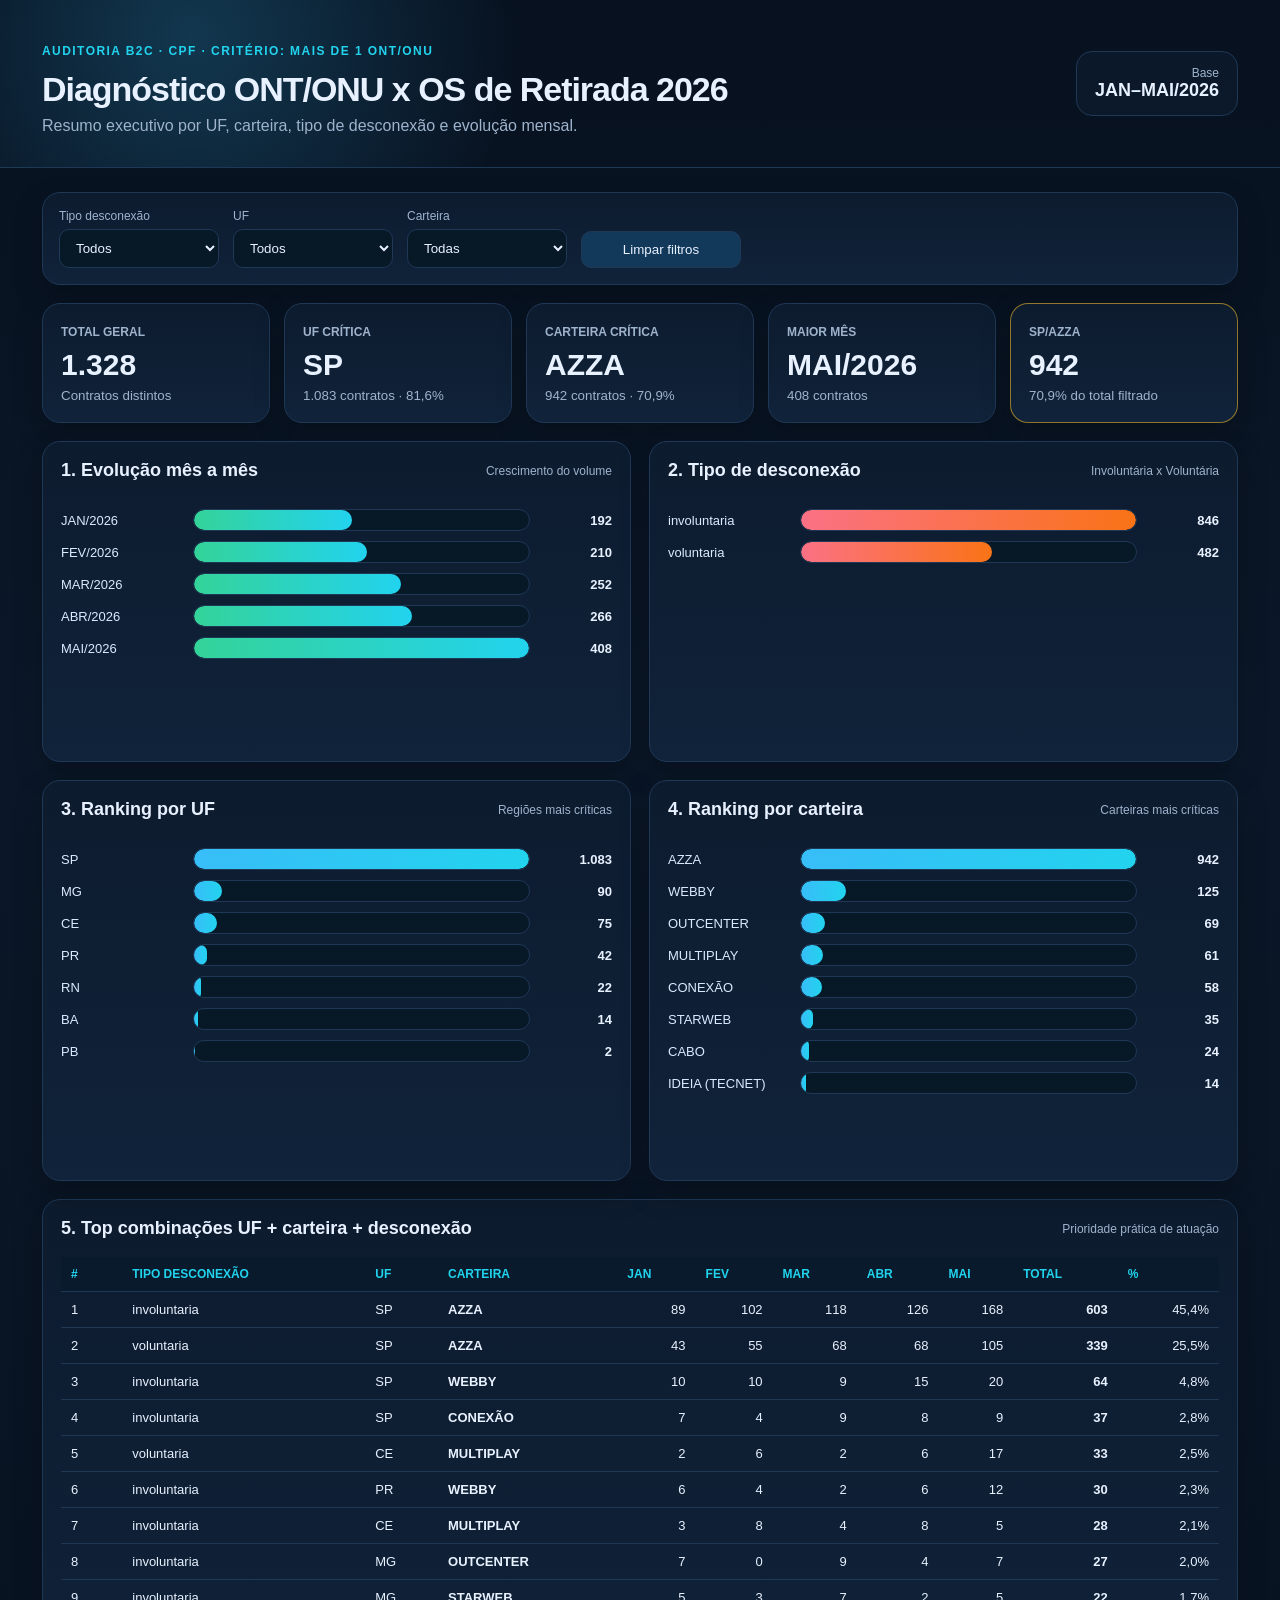
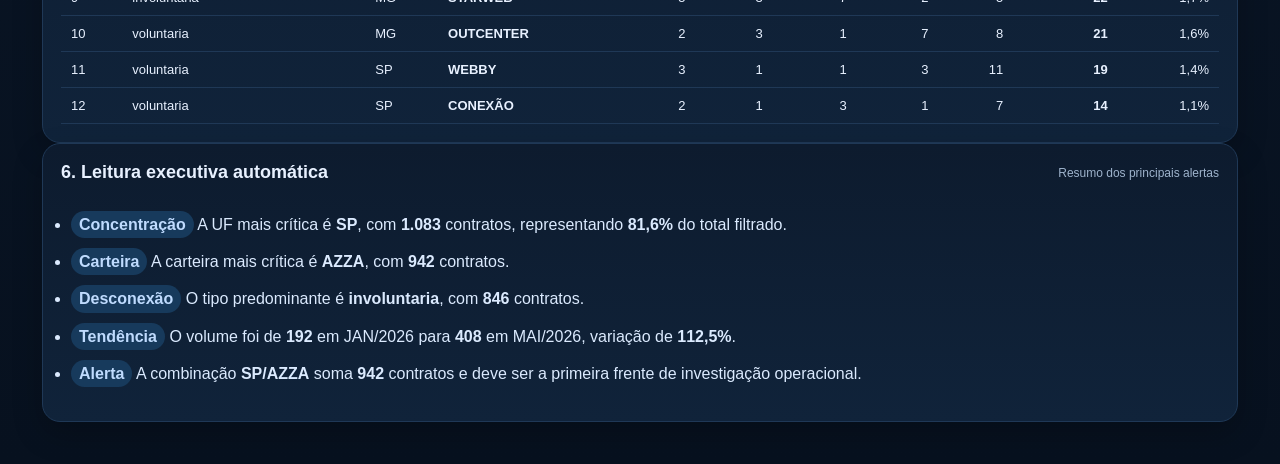
==== index.html @ c38d1b6b "Primeira versão do dashboard ONT ONU" ====
<!doctype html>
<html lang="pt-BR">
<head>
  <meta charset="utf-8" />
  <meta name="viewport" content="width=device-width, initial-scale=1" />
  <title>Diagnóstico ONT/ONU x OS de Retirada 2026</title>
  <link rel="stylesheet" href="style.css" />
</head>
<body>
  <header class="hero">
    <div>
      <p class="eyebrow">Auditoria B2C · CPF · Critério: mais de 1 ONT/ONU</p>
      <h1>Diagnóstico ONT/ONU x OS de Retirada 2026</h1>
      <p class="subtitle">Resumo executivo por UF, carteira, tipo de desconexão e evolução mensal.</p>
    </div>
    <div class="stamp">
      <span>Base</span>
      <strong>JAN–MAI/2026</strong>
    </div>
  </header>

  <main class="container">
    <section class="filters card">
      <label>Tipo desconexão
        <select id="fTipo"><option value="">Todos</option></select>
      </label>
      <label>UF
        <select id="fEstado"><option value="">Todos</option></select>
      </label>
      <label>Carteira
        <select id="fCarteira"><option value="">Todas</option></select>
      </label>
      <button id="resetBtn">Limpar filtros</button>
    </section>

    <section class="kpis">
      <article class="kpi card"><span>Total geral</span><strong id="kpiTotal">-</strong><small>Contratos distintos</small></article>
      <article class="kpi card"><span>UF crítica</span><strong id="kpiUF">-</strong><small id="kpiUFSub">-</small></article>
      <article class="kpi card"><span>Carteira crítica</span><strong id="kpiCarteira">-</strong><small id="kpiCarteiraSub">-</small></article>
      <article class="kpi card"><span>Maior mês</span><strong id="kpiMes">-</strong><small id="kpiMesSub">-</small></article>
      <article class="kpi card accent"><span>SP/AZZA</span><strong id="kpiSpAzza">-</strong><small id="kpiSpAzzaSub">do total filtrado</small></article>
    </section>

    <section class="grid two">
      <article class="card">
        <div class="card-title"><h2>1. Evolução mês a mês</h2><span>Crescimento do volume</span></div>
        <div id="monthlyChart" class="chart"></div>
      </article>
      <article class="card">
        <div class="card-title"><h2>2. Tipo de desconexão</h2><span>Involuntária x Voluntária</span></div>
        <div id="tipoChart" class="chart"></div>
      </article>
    </section>

    <section class="grid two">
      <article class="card">
        <div class="card-title"><h2>3. Ranking por UF</h2><span>Regiões mais críticas</span></div>
        <div id="ufChart" class="chart tall"></div>
      </article>
      <article class="card">
        <div class="card-title"><h2>4. Ranking por carteira</h2><span>Carteiras mais críticas</span></div>
        <div id="carteiraChart" class="chart tall"></div>
      </article>
    </section>

    <section class="card">
      <div class="card-title"><h2>5. Top combinações UF + carteira + desconexão</h2><span>Prioridade prática de atuação</span></div>
      <div class="table-wrap">
        <table id="topTable">
          <thead><tr><th>#</th><th>Tipo desconexão</th><th>UF</th><th>Carteira</th><th>JAN</th><th>FEV</th><th>MAR</th><th>ABR</th><th>MAI</th><th>Total</th><th>%</th></tr></thead>
          <tbody></tbody>
        </table>
      </div>
    </section>

    <section class="card insights">
      <div class="card-title"><h2>6. Leitura executiva automática</h2><span>Resumo dos principais alertas</span></div>
      <ul id="insightList"></ul>
    </section>
  </main>

  <script src="app.js"></script>
</body>
</html>
---- style.css ----
:root{
  --bg:#07111f;--panel:#0d1b2e;--panel2:#10233a;--text:#e8f1ff;--muted:#9eb3cc;
  --blue:#38bdf8;--cyan:#22d3ee;--green:#34d399;--yellow:#fbbf24;--red:#fb7185;--line:#1f3856;
}
*{box-sizing:border-box} body{margin:0;font-family:Inter,Segoe UI,Arial,sans-serif;background:linear-gradient(180deg,#07111f,#0b1728 35%,#07111f);color:var(--text)}
.hero{display:flex;justify-content:space-between;gap:24px;align-items:center;padding:32px 42px;border-bottom:1px solid var(--line);background:radial-gradient(circle at 15% 20%,rgba(56,189,248,.22),transparent 30%)}
h1{margin:6px 0 8px;font-size:34px;letter-spacing:-.03em}.eyebrow{color:var(--cyan);font-weight:700;text-transform:uppercase;font-size:12px;letter-spacing:.12em}.subtitle{margin:0;color:var(--muted)}
.stamp{background:rgba(13,27,46,.8);border:1px solid var(--line);padding:14px 18px;border-radius:16px;text-align:right}.stamp span{display:block;color:var(--muted);font-size:12px}.stamp strong{font-size:18px}
.container{padding:24px 42px 42px}.card{background:linear-gradient(180deg,var(--panel),var(--panel2));border:1px solid var(--line);border-radius:18px;box-shadow:0 12px 30px rgba(0,0,0,.22)}
.filters{display:flex;gap:14px;align-items:end;padding:16px;margin-bottom:18px;flex-wrap:wrap}.filters label{display:grid;gap:6px;color:var(--muted);font-size:12px}.filters select,.filters button{background:#071827;color:var(--text);border:1px solid var(--line);border-radius:10px;padding:10px 12px;min-width:160px}.filters button{cursor:pointer;background:#12395a}
.kpis{display:grid;grid-template-columns:repeat(5,1fr);gap:14px;margin-bottom:18px}.kpi{padding:18px}.kpi span{color:var(--muted);font-size:12px;text-transform:uppercase;font-weight:700}.kpi strong{display:block;margin:8px 0 4px;font-size:30px}.kpi small{color:var(--muted)}.kpi.accent{border-color:rgba(251,191,36,.55)}
.grid{display:grid;gap:18px;margin-bottom:18px}.grid.two{grid-template-columns:1fr 1fr}.card-title{display:flex;justify-content:space-between;gap:12px;align-items:center;padding:18px 18px 0}.card-title h2{margin:0;font-size:18px}.card-title span{color:var(--muted);font-size:12px}.chart{padding:18px;min-height:280px}.chart.tall{min-height:360px}
.bar-row{display:grid;grid-template-columns:120px 1fr 70px;gap:12px;align-items:center;margin:10px 0}.bar-label{color:#dbeafe;font-size:13px;white-space:nowrap;overflow:hidden;text-overflow:ellipsis}.bar-track{height:22px;background:#071827;border-radius:999px;overflow:hidden;border:1px solid var(--line)}.bar{height:100%;border-radius:999px;background:linear-gradient(90deg,var(--blue),var(--cyan))}.bar.red{background:linear-gradient(90deg,var(--red),#f97316)}.bar.green{background:linear-gradient(90deg,var(--green),var(--cyan))}.bar-value{text-align:right;color:var(--text);font-weight:700;font-size:13px}
.table-wrap{overflow:auto;padding:18px}table{width:100%;border-collapse:collapse;font-size:13px}th,td{padding:10px;border-bottom:1px solid var(--line);text-align:left}th{color:var(--cyan);font-size:12px;text-transform:uppercase;background:#081a2b;position:sticky;top:0}td.num{text-align:right;font-variant-numeric:tabular-nums}
.insights ul{margin:0;padding:18px 28px 24px}.insights li{margin:10px 0;color:#dbeafe;line-height:1.45}.badge{display:inline-block;padding:2px 8px;border-radius:999px;background:#173a5c;color:#bfdbfe;font-weight:700}
@media(max-width:1100px){.kpis,.grid.two{grid-template-columns:1fr 1fr}.hero{align-items:flex-start;flex-direction:column}}@media(max-width:720px){.container,.hero{padding:20px}.kpis,.grid.two{grid-template-columns:1fr}.bar-row{grid-template-columns:90px 1fr 55px}}
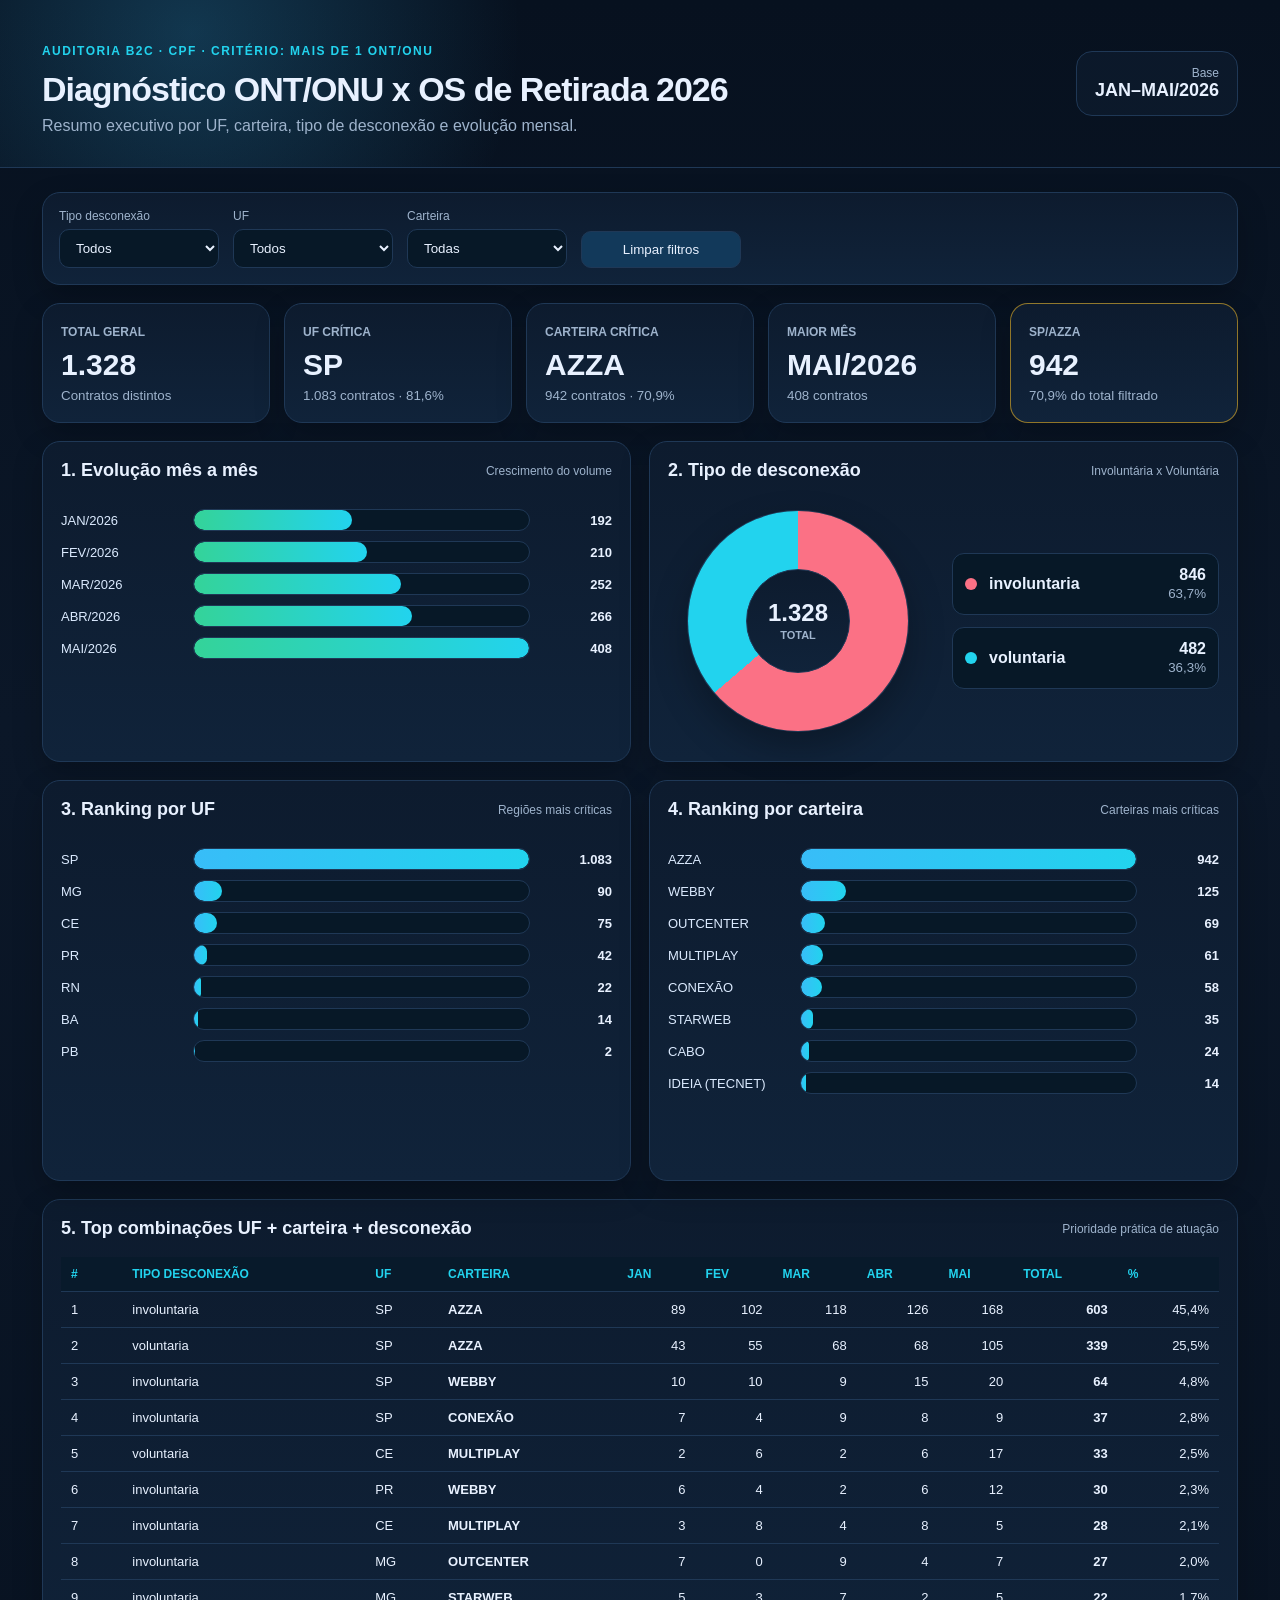
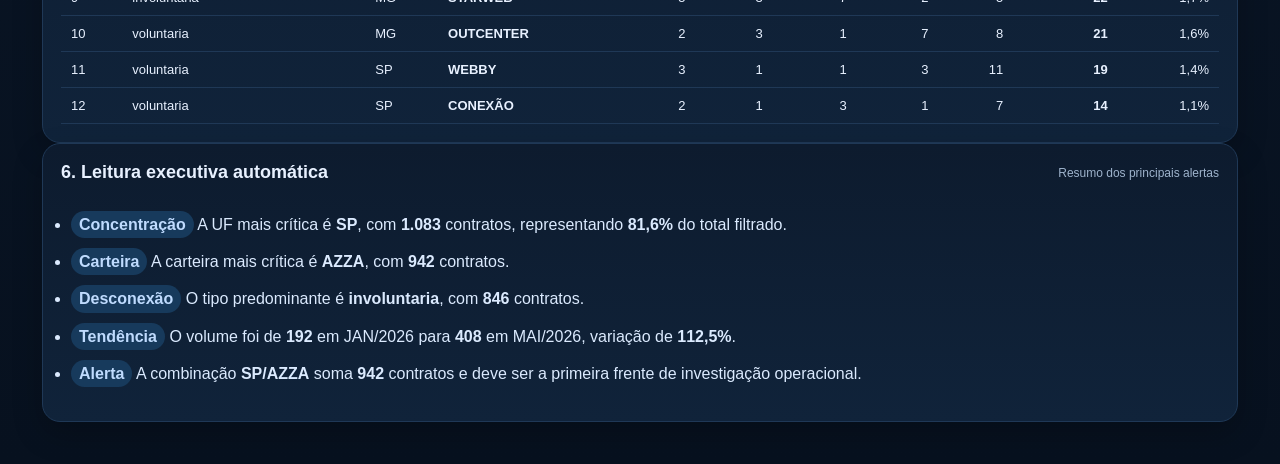
==== commit c4168849: "Ajuste gráfico tipo desconexão para pizza" ====
--- a/index.html
+++ b/index.html
@@ -13,23 +13,14 @@
       <h1>Diagnóstico ONT/ONU x OS de Retirada 2026</h1>
       <p class="subtitle">Resumo executivo por UF, carteira, tipo de desconexão e evolução mensal.</p>
     </div>
-    <div class="stamp">
-      <span>Base</span>
-      <strong>JAN–MAI/2026</strong>
-    </div>
+    <div class="stamp"><span>Base</span><strong>JAN–MAI/2026</strong></div>
   </header>
 
   <main class="container">
     <section class="filters card">
-      <label>Tipo desconexão
-        <select id="fTipo"><option value="">Todos</option></select>
-      </label>
-      <label>UF
-        <select id="fEstado"><option value="">Todos</option></select>
-      </label>
-      <label>Carteira
-        <select id="fCarteira"><option value="">Todas</option></select>
-      </label>
+      <label>Tipo desconexão<select id="fTipo"><option value="">Todos</option></select></label>
+      <label>UF<select id="fEstado"><option value="">Todos</option></select></label>
+      <label>Carteira<select id="fCarteira"><option value="">Todas</option></select></label>
       <button id="resetBtn">Limpar filtros</button>
     </section>
 
@@ -48,37 +39,25 @@
       </article>
       <article class="card">
         <div class="card-title"><h2>2. Tipo de desconexão</h2><span>Involuntária x Voluntária</span></div>
-        <div id="tipoChart" class="chart"></div>
+        <div id="tipoChart" class="chart pie-wrap">
+          <div class="pie-area"><div id="tipoPie" class="pie-chart" aria-label="Gráfico de pizza por tipo de desconexão"></div></div>
+          <div id="tipoLegend" class="pie-legend"></div>
+        </div>
       </article>
     </section>
 
     <section class="grid two">
-      <article class="card">
-        <div class="card-title"><h2>3. Ranking por UF</h2><span>Regiões mais críticas</span></div>
-        <div id="ufChart" class="chart tall"></div>
-      </article>
-      <article class="card">
-        <div class="card-title"><h2>4. Ranking por carteira</h2><span>Carteiras mais críticas</span></div>
-        <div id="carteiraChart" class="chart tall"></div>
-      </article>
+      <article class="card"><div class="card-title"><h2>3. Ranking por UF</h2><span>Regiões mais críticas</span></div><div id="ufChart" class="chart tall"></div></article>
+      <article class="card"><div class="card-title"><h2>4. Ranking por carteira</h2><span>Carteiras mais críticas</span></div><div id="carteiraChart" class="chart tall"></div></article>
     </section>
 
     <section class="card">
       <div class="card-title"><h2>5. Top combinações UF + carteira + desconexão</h2><span>Prioridade prática de atuação</span></div>
-      <div class="table-wrap">
-        <table id="topTable">
-          <thead><tr><th>#</th><th>Tipo desconexão</th><th>UF</th><th>Carteira</th><th>JAN</th><th>FEV</th><th>MAR</th><th>ABR</th><th>MAI</th><th>Total</th><th>%</th></tr></thead>
-          <tbody></tbody>
-        </table>
-      </div>
+      <div class="table-wrap"><table id="topTable"><thead><tr><th>#</th><th>Tipo desconexão</th><th>UF</th><th>Carteira</th><th>JAN</th><th>FEV</th><th>MAR</th><th>ABR</th><th>MAI</th><th>Total</th><th>%</th></tr></thead><tbody></tbody></table></div>
     </section>
 
-    <section class="card insights">
-      <div class="card-title"><h2>6. Leitura executiva automática</h2><span>Resumo dos principais alertas</span></div>
-      <ul id="insightList"></ul>
-    </section>
+    <section class="card insights"><div class="card-title"><h2>6. Leitura executiva automática</h2><span>Resumo dos principais alertas</span></div><ul id="insightList"></ul></section>
   </main>
-
   <script src="app.js"></script>
 </body>
 </html>
--- a/style.css
+++ b/style.css
@@ -1,16 +1 @@
-:root{
-  --bg:#07111f;--panel:#0d1b2e;--panel2:#10233a;--text:#e8f1ff;--muted:#9eb3cc;
-  --blue:#38bdf8;--cyan:#22d3ee;--green:#34d399;--yellow:#fbbf24;--red:#fb7185;--line:#1f3856;
-}
-*{box-sizing:border-box} body{margin:0;font-family:Inter,Segoe UI,Arial,sans-serif;background:linear-gradient(180deg,#07111f,#0b1728 35%,#07111f);color:var(--text)}
-.hero{display:flex;justify-content:space-between;gap:24px;align-items:center;padding:32px 42px;border-bottom:1px solid var(--line);background:radial-gradient(circle at 15% 20%,rgba(56,189,248,.22),transparent 30%)}
-h1{margin:6px 0 8px;font-size:34px;letter-spacing:-.03em}.eyebrow{color:var(--cyan);font-weight:700;text-transform:uppercase;font-size:12px;letter-spacing:.12em}.subtitle{margin:0;color:var(--muted)}
-.stamp{background:rgba(13,27,46,.8);border:1px solid var(--line);padding:14px 18px;border-radius:16px;text-align:right}.stamp span{display:block;color:var(--muted);font-size:12px}.stamp strong{font-size:18px}
-.container{padding:24px 42px 42px}.card{background:linear-gradient(180deg,var(--panel),var(--panel2));border:1px solid var(--line);border-radius:18px;box-shadow:0 12px 30px rgba(0,0,0,.22)}
-.filters{display:flex;gap:14px;align-items:end;padding:16px;margin-bottom:18px;flex-wrap:wrap}.filters label{display:grid;gap:6px;color:var(--muted);font-size:12px}.filters select,.filters button{background:#071827;color:var(--text);border:1px solid var(--line);border-radius:10px;padding:10px 12px;min-width:160px}.filters button{cursor:pointer;background:#12395a}
-.kpis{display:grid;grid-template-columns:repeat(5,1fr);gap:14px;margin-bottom:18px}.kpi{padding:18px}.kpi span{color:var(--muted);font-size:12px;text-transform:uppercase;font-weight:700}.kpi strong{display:block;margin:8px 0 4px;font-size:30px}.kpi small{color:var(--muted)}.kpi.accent{border-color:rgba(251,191,36,.55)}
-.grid{display:grid;gap:18px;margin-bottom:18px}.grid.two{grid-template-columns:1fr 1fr}.card-title{display:flex;justify-content:space-between;gap:12px;align-items:center;padding:18px 18px 0}.card-title h2{margin:0;font-size:18px}.card-title span{color:var(--muted);font-size:12px}.chart{padding:18px;min-height:280px}.chart.tall{min-height:360px}
-.bar-row{display:grid;grid-template-columns:120px 1fr 70px;gap:12px;align-items:center;margin:10px 0}.bar-label{color:#dbeafe;font-size:13px;white-space:nowrap;overflow:hidden;text-overflow:ellipsis}.bar-track{height:22px;background:#071827;border-radius:999px;overflow:hidden;border:1px solid var(--line)}.bar{height:100%;border-radius:999px;background:linear-gradient(90deg,var(--blue),var(--cyan))}.bar.red{background:linear-gradient(90deg,var(--red),#f97316)}.bar.green{background:linear-gradient(90deg,var(--green),var(--cyan))}.bar-value{text-align:right;color:var(--text);font-weight:700;font-size:13px}
-.table-wrap{overflow:auto;padding:18px}table{width:100%;border-collapse:collapse;font-size:13px}th,td{padding:10px;border-bottom:1px solid var(--line);text-align:left}th{color:var(--cyan);font-size:12px;text-transform:uppercase;background:#081a2b;position:sticky;top:0}td.num{text-align:right;font-variant-numeric:tabular-nums}
-.insights ul{margin:0;padding:18px 28px 24px}.insights li{margin:10px 0;color:#dbeafe;line-height:1.45}.badge{display:inline-block;padding:2px 8px;border-radius:999px;background:#173a5c;color:#bfdbfe;font-weight:700}
-@media(max-width:1100px){.kpis,.grid.two{grid-template-columns:1fr 1fr}.hero{align-items:flex-start;flex-direction:column}}@media(max-width:720px){.container,.hero{padding:20px}.kpis,.grid.two{grid-template-columns:1fr}.bar-row{grid-template-columns:90px 1fr 55px}}
+:root{--bg:#07111f;--panel:#0d1b2e;--panel2:#10233a;--text:#e8f1ff;--muted:#9eb3cc;--blue:#38bdf8;--cyan:#22d3ee;--green:#34d399;--yellow:#fbbf24;--red:#fb7185;--orange:#f97316;--line:#1f3856}*{box-sizing:border-box}body{margin:0;font-family:Inter,Segoe UI,Arial,sans-serif;background:linear-gradient(180deg,#07111f,#0b1728 35%,#07111f);color:var(--text)}.hero{display:flex;justify-content:space-between;gap:24px;align-items:center;padding:32px 42px;border-bottom:1px solid var(--line);background:radial-gradient(circle at 15% 20%,rgba(56,189,248,.22),transparent 30%)}h1{margin:6px 0 8px;font-size:34px;letter-spacing:-.03em}.eyebrow{color:var(--cyan);font-weight:700;text-transform:uppercase;font-size:12px;letter-spacing:.12em}.subtitle{margin:0;color:var(--muted)}.stamp{background:rgba(13,27,46,.8);border:1px solid var(--line);padding:14px 18px;border-radius:16px;text-align:right}.stamp span{display:block;color:var(--muted);font-size:12px}.stamp strong{font-size:18px}.container{padding:24px 42px 42px}.card{background:linear-gradient(180deg,var(--panel),var(--panel2));border:1px solid var(--line);border-radius:18px;box-shadow:0 12px 30px rgba(0,0,0,.22)}.filters{display:flex;gap:14px;align-items:end;padding:16px;margin-bottom:18px;flex-wrap:wrap}.filters label{display:grid;gap:6px;color:var(--muted);font-size:12px}.filters select,.filters button{background:#071827;color:var(--text);border:1px solid var(--line);border-radius:10px;padding:10px 12px;min-width:160px}.filters button{cursor:pointer;background:#12395a}.kpis{display:grid;grid-template-columns:repeat(5,1fr);gap:14px;margin-bottom:18px}.kpi{padding:18px}.kpi span{color:var(--muted);font-size:12px;text-transform:uppercase;font-weight:700}.kpi strong{display:block;margin:8px 0 4px;font-size:30px}.kpi small{color:var(--muted)}.kpi.accent{border-color:rgba(251,191,36,.55)}.grid{display:grid;gap:18px;margin-bottom:18px}.grid.two{grid-template-columns:1fr 1fr}.card-title{display:flex;justify-content:space-between;gap:12px;align-items:center;padding:18px 18px 0}.card-title h2{margin:0;font-size:18px}.card-title span{color:var(--muted);font-size:12px}.chart{padding:18px;min-height:280px}.chart.tall{min-height:360px}.bar-row{display:grid;grid-template-columns:120px 1fr 70px;gap:12px;align-items:center;margin:10px 0}.bar-label{color:#dbeafe;font-size:13px;white-space:nowrap;overflow:hidden;text-overflow:ellipsis}.bar-track{height:22px;background:#071827;border-radius:999px;overflow:hidden;border:1px solid var(--line)}.bar{height:100%;border-radius:999px;background:linear-gradient(90deg,var(--blue),var(--cyan))}.bar.green{background:linear-gradient(90deg,var(--green),var(--cyan))}.bar-value{text-align:right;color:var(--text);font-weight:700;font-size:13px}.pie-wrap{display:grid;grid-template-columns:260px 1fr;gap:24px;align-items:center;min-height:280px}.pie-area{display:flex;align-items:center;justify-content:center;min-height:220px}.pie-chart{width:220px;height:220px;border-radius:50%;position:relative;box-shadow:0 0 0 1px var(--line),0 16px 36px rgba(0,0,0,.28)}.pie-chart::after{content:"";position:absolute;inset:58px;border-radius:50%;background:linear-gradient(180deg,var(--panel),var(--panel2));border:1px solid var(--line)}.pie-center{position:absolute;inset:0;display:flex;align-items:center;justify-content:center;flex-direction:column;z-index:1;pointer-events:none}.pie-center strong{font-size:24px;line-height:1}.pie-center span{font-size:11px;color:var(--muted);margin-top:4px;text-transform:uppercase;font-weight:700}.pie-legend{display:grid;gap:12px;align-content:center}.legend-item{display:grid;grid-template-columns:14px 1fr auto;gap:10px;align-items:center;padding:12px;border:1px solid var(--line);background:#071827;border-radius:12px}.legend-dot{width:12px;height:12px;border-radius:50%}.legend-name{font-weight:700}.legend-value{text-align:right}.legend-value strong{display:block}.legend-value small{color:var(--muted)}.table-wrap{overflow:auto;padding:18px}table{width:100%;border-collapse:collapse;font-size:13px}th,td{padding:10px;border-bottom:1px solid var(--line);text-align:left}th{color:var(--cyan);font-size:12px;text-transform:uppercase;background:#081a2b;position:sticky;top:0}td.num{text-align:right;font-variant-numeric:tabular-nums}.insights ul{margin:0;padding:18px 28px 24px}.insights li{margin:10px 0;color:#dbeafe;line-height:1.45}.badge{display:inline-block;padding:2px 8px;border-radius:999px;background:#173a5c;color:#bfdbfe;font-weight:700}@media(max-width:1100px){.kpis,.grid.two{grid-template-columns:1fr 1fr}.hero{align-items:flex-start;flex-direction:column}}@media(max-width:720px){.container,.hero{padding:20px}.kpis,.grid.two{grid-template-columns:1fr}.bar-row{grid-template-columns:90px 1fr 55px}.pie-wrap{grid-template-columns:1fr}.pie-chart{width:200px;height:200px}.pie-chart::after{inset:52px}}
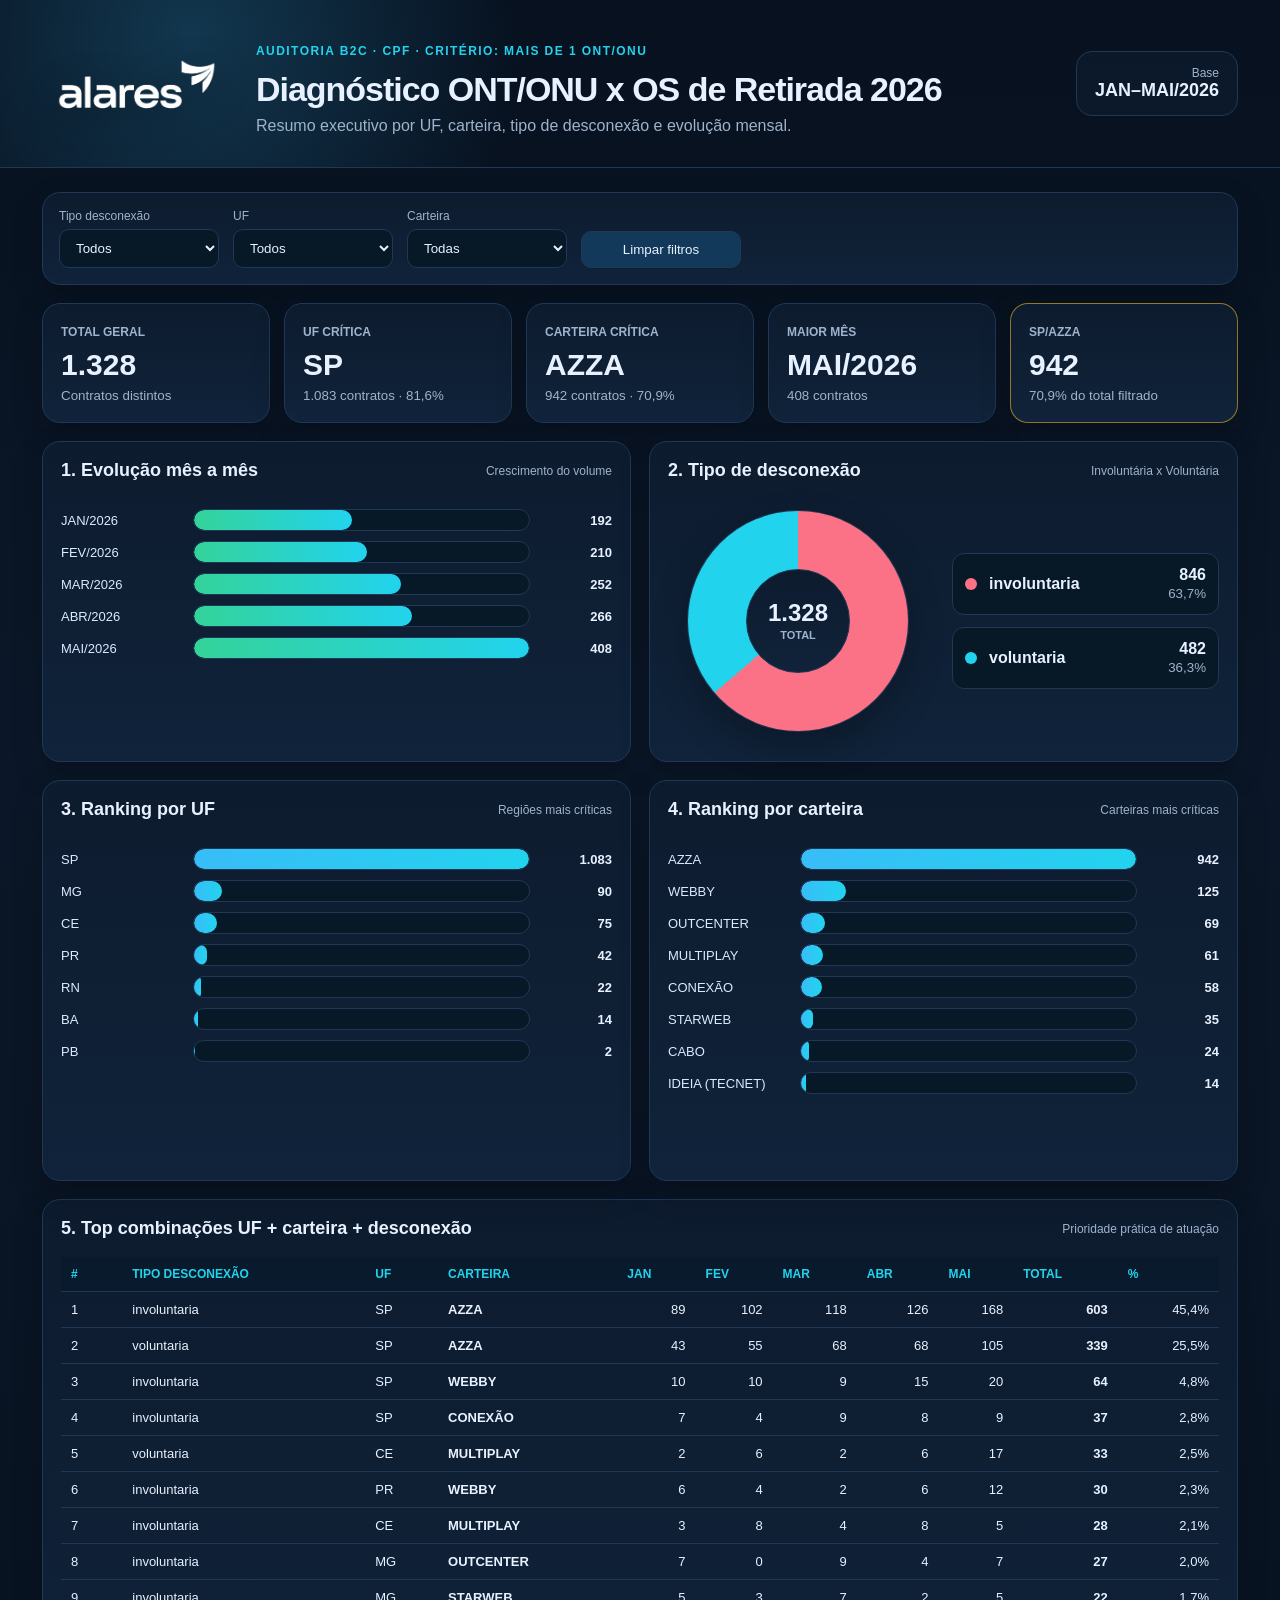
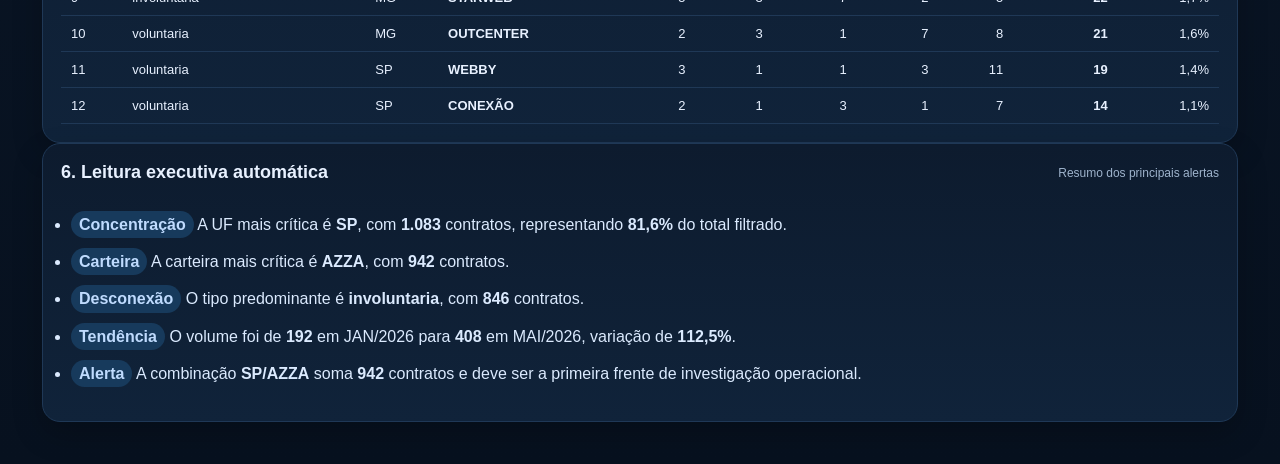
==== commit e8bb2377: "Adiciona logomarca Alares no dashboard" ====
--- a/index.html
+++ b/index.html
@@ -8,10 +8,13 @@
 </head>
 <body>
   <header class="hero">
-    <div>
-      <p class="eyebrow">Auditoria B2C · CPF · Critério: mais de 1 ONT/ONU</p>
-      <h1>Diagnóstico ONT/ONU x OS de Retirada 2026</h1>
-      <p class="subtitle">Resumo executivo por UF, carteira, tipo de desconexão e evolução mensal.</p>
+    <div class="brand-area">
+      <img src="assets/logo-alares.png" alt="Logo Alares" class="logo-alares" />
+      <div>
+        <p class="eyebrow">Auditoria B2C · CPF · Critério: mais de 1 ONT/ONU</p>
+        <h1>Diagnóstico ONT/ONU x OS de Retirada 2026</h1>
+        <p class="subtitle">Resumo executivo por UF, carteira, tipo de desconexão e evolução mensal.</p>
+      </div>
     </div>
     <div class="stamp"><span>Base</span><strong>JAN–MAI/2026</strong></div>
   </header>
--- a/style.css
+++ b/style.css
@@ -1 +1 @@
-:root{--bg:#07111f;--panel:#0d1b2e;--panel2:#10233a;--text:#e8f1ff;--muted:#9eb3cc;--blue:#38bdf8;--cyan:#22d3ee;--green:#34d399;--yellow:#fbbf24;--red:#fb7185;--orange:#f97316;--line:#1f3856}*{box-sizing:border-box}body{margin:0;font-family:Inter,Segoe UI,Arial,sans-serif;background:linear-gradient(180deg,#07111f,#0b1728 35%,#07111f);color:var(--text)}.hero{display:flex;justify-content:space-between;gap:24px;align-items:center;padding:32px 42px;border-bottom:1px solid var(--line);background:radial-gradient(circle at 15% 20%,rgba(56,189,248,.22),transparent 30%)}h1{margin:6px 0 8px;font-size:34px;letter-spacing:-.03em}.eyebrow{color:var(--cyan);font-weight:700;text-transform:uppercase;font-size:12px;letter-spacing:.12em}.subtitle{margin:0;color:var(--muted)}.stamp{background:rgba(13,27,46,.8);border:1px solid var(--line);padding:14px 18px;border-radius:16px;text-align:right}.stamp span{display:block;color:var(--muted);font-size:12px}.stamp strong{font-size:18px}.container{padding:24px 42px 42px}.card{background:linear-gradient(180deg,var(--panel),var(--panel2));border:1px solid var(--line);border-radius:18px;box-shadow:0 12px 30px rgba(0,0,0,.22)}.filters{display:flex;gap:14px;align-items:end;padding:16px;margin-bottom:18px;flex-wrap:wrap}.filters label{display:grid;gap:6px;color:var(--muted);font-size:12px}.filters select,.filters button{background:#071827;color:var(--text);border:1px solid var(--line);border-radius:10px;padding:10px 12px;min-width:160px}.filters button{cursor:pointer;background:#12395a}.kpis{display:grid;grid-template-columns:repeat(5,1fr);gap:14px;margin-bottom:18px}.kpi{padding:18px}.kpi span{color:var(--muted);font-size:12px;text-transform:uppercase;font-weight:700}.kpi strong{display:block;margin:8px 0 4px;font-size:30px}.kpi small{color:var(--muted)}.kpi.accent{border-color:rgba(251,191,36,.55)}.grid{display:grid;gap:18px;margin-bottom:18px}.grid.two{grid-template-columns:1fr 1fr}.card-title{display:flex;justify-content:space-between;gap:12px;align-items:center;padding:18px 18px 0}.card-title h2{margin:0;font-size:18px}.card-title span{color:var(--muted);font-size:12px}.chart{padding:18px;min-height:280px}.chart.tall{min-height:360px}.bar-row{display:grid;grid-template-columns:120px 1fr 70px;gap:12px;align-items:center;margin:10px 0}.bar-label{color:#dbeafe;font-size:13px;white-space:nowrap;overflow:hidden;text-overflow:ellipsis}.bar-track{height:22px;background:#071827;border-radius:999px;overflow:hidden;border:1px solid var(--line)}.bar{height:100%;border-radius:999px;background:linear-gradient(90deg,var(--blue),var(--cyan))}.bar.green{background:linear-gradient(90deg,var(--green),var(--cyan))}.bar-value{text-align:right;color:var(--text);font-weight:700;font-size:13px}.pie-wrap{display:grid;grid-template-columns:260px 1fr;gap:24px;align-items:center;min-height:280px}.pie-area{display:flex;align-items:center;justify-content:center;min-height:220px}.pie-chart{width:220px;height:220px;border-radius:50%;position:relative;box-shadow:0 0 0 1px var(--line),0 16px 36px rgba(0,0,0,.28)}.pie-chart::after{content:"";position:absolute;inset:58px;border-radius:50%;background:linear-gradient(180deg,var(--panel),var(--panel2));border:1px solid var(--line)}.pie-center{position:absolute;inset:0;display:flex;align-items:center;justify-content:center;flex-direction:column;z-index:1;pointer-events:none}.pie-center strong{font-size:24px;line-height:1}.pie-center span{font-size:11px;color:var(--muted);margin-top:4px;text-transform:uppercase;font-weight:700}.pie-legend{display:grid;gap:12px;align-content:center}.legend-item{display:grid;grid-template-columns:14px 1fr auto;gap:10px;align-items:center;padding:12px;border:1px solid var(--line);background:#071827;border-radius:12px}.legend-dot{width:12px;height:12px;border-radius:50%}.legend-name{font-weight:700}.legend-value{text-align:right}.legend-value strong{display:block}.legend-value small{color:var(--muted)}.table-wrap{overflow:auto;padding:18px}table{width:100%;border-collapse:collapse;font-size:13px}th,td{padding:10px;border-bottom:1px solid var(--line);text-align:left}th{color:var(--cyan);font-size:12px;text-transform:uppercase;background:#081a2b;position:sticky;top:0}td.num{text-align:right;font-variant-numeric:tabular-nums}.insights ul{margin:0;padding:18px 28px 24px}.insights li{margin:10px 0;color:#dbeafe;line-height:1.45}.badge{display:inline-block;padding:2px 8px;border-radius:999px;background:#173a5c;color:#bfdbfe;font-weight:700}@media(max-width:1100px){.kpis,.grid.two{grid-template-columns:1fr 1fr}.hero{align-items:flex-start;flex-direction:column}}@media(max-width:720px){.container,.hero{padding:20px}.kpis,.grid.two{grid-template-columns:1fr}.bar-row{grid-template-columns:90px 1fr 55px}.pie-wrap{grid-template-columns:1fr}.pie-chart{width:200px;height:200px}.pie-chart::after{inset:52px}}+:root{--bg:#07111f;--panel:#0d1b2e;--panel2:#10233a;--text:#e8f1ff;--muted:#9eb3cc;--blue:#38bdf8;--cyan:#22d3ee;--green:#34d399;--yellow:#fbbf24;--red:#fb7185;--orange:#f97316;--line:#1f3856}*{box-sizing:border-box}body{margin:0;font-family:Inter,Segoe UI,Arial,sans-serif;background:linear-gradient(180deg,#07111f,#0b1728 35%,#07111f);color:var(--text)}.hero{display:flex;justify-content:space-between;gap:24px;align-items:center;padding:32px 42px;border-bottom:1px solid var(--line);background:radial-gradient(circle at 15% 20%,rgba(56,189,248,.22),transparent 30%)}.brand-area{display:flex;align-items:center;gap:24px}.logo-alares{width:190px;max-height:80px;object-fit:contain;display:block;filter:drop-shadow(0 8px 18px rgba(0,0,0,.35))}h1{margin:6px 0 8px;font-size:34px;letter-spacing:-.03em}.eyebrow{color:var(--cyan);font-weight:700;text-transform:uppercase;font-size:12px;letter-spacing:.12em}.subtitle{margin:0;color:var(--muted)}.stamp{background:rgba(13,27,46,.8);border:1px solid var(--line);padding:14px 18px;border-radius:16px;text-align:right;min-width:150px}.stamp span{display:block;color:var(--muted);font-size:12px}.stamp strong{font-size:18px}.container{padding:24px 42px 42px}.card{background:linear-gradient(180deg,var(--panel),var(--panel2));border:1px solid var(--line);border-radius:18px;box-shadow:0 12px 30px rgba(0,0,0,.22)}.filters{display:flex;gap:14px;align-items:end;padding:16px;margin-bottom:18px;flex-wrap:wrap}.filters label{display:grid;gap:6px;color:var(--muted);font-size:12px}.filters select,.filters button{background:#071827;color:var(--text);border:1px solid var(--line);border-radius:10px;padding:10px 12px;min-width:160px}.filters button{cursor:pointer;background:#12395a}.kpis{display:grid;grid-template-columns:repeat(5,1fr);gap:14px;margin-bottom:18px}.kpi{padding:18px}.kpi span{color:var(--muted);font-size:12px;text-transform:uppercase;font-weight:700}.kpi strong{display:block;margin:8px 0 4px;font-size:30px}.kpi small{color:var(--muted)}.kpi.accent{border-color:rgba(251,191,36,.55)}.grid{display:grid;gap:18px;margin-bottom:18px}.grid.two{grid-template-columns:1fr 1fr}.card-title{display:flex;justify-content:space-between;gap:12px;align-items:center;padding:18px 18px 0}.card-title h2{margin:0;font-size:18px}.card-title span{color:var(--muted);font-size:12px}.chart{padding:18px;min-height:280px}.chart.tall{min-height:360px}.bar-row{display:grid;grid-template-columns:120px 1fr 70px;gap:12px;align-items:center;margin:10px 0}.bar-label{color:#dbeafe;font-size:13px;white-space:nowrap;overflow:hidden;text-overflow:ellipsis}.bar-track{height:22px;background:#071827;border-radius:999px;overflow:hidden;border:1px solid var(--line)}.bar{height:100%;border-radius:999px;background:linear-gradient(90deg,var(--blue),var(--cyan))}.bar.green{background:linear-gradient(90deg,var(--green),var(--cyan))}.bar-value{text-align:right;color:var(--text);font-weight:700;font-size:13px}.pie-wrap{display:grid;grid-template-columns:260px 1fr;gap:24px;align-items:center;min-height:280px}.pie-area{display:flex;align-items:center;justify-content:center;min-height:220px}.pie-chart{width:220px;height:220px;border-radius:50%;position:relative;box-shadow:0 0 0 1px var(--line),0 16px 36px rgba(0,0,0,.28)}.pie-chart::after{content:"";position:absolute;inset:58px;border-radius:50%;background:linear-gradient(180deg,var(--panel),var(--panel2));border:1px solid var(--line)}.pie-center{position:absolute;inset:0;display:flex;align-items:center;justify-content:center;flex-direction:column;z-index:1;pointer-events:none}.pie-center strong{font-size:24px;line-height:1}.pie-center span{font-size:11px;color:var(--muted);margin-top:4px;text-transform:uppercase;font-weight:700}.pie-legend{display:grid;gap:12px;align-content:center}.legend-item{display:grid;grid-template-columns:14px 1fr auto;gap:10px;align-items:center;padding:12px;border:1px solid var(--line);background:#071827;border-radius:12px}.legend-dot{width:12px;height:12px;border-radius:50%}.legend-name{font-weight:700}.legend-value{text-align:right}.legend-value strong{display:block}.legend-value small{color:var(--muted)}.table-wrap{overflow:auto;padding:18px}table{width:100%;border-collapse:collapse;font-size:13px}th,td{padding:10px;border-bottom:1px solid var(--line);text-align:left}th{color:var(--cyan);font-size:12px;text-transform:uppercase;background:#081a2b;position:sticky;top:0}td.num{text-align:right;font-variant-numeric:tabular-nums}.insights ul{margin:0;padding:18px 28px 24px}.insights li{margin:10px 0;color:#dbeafe;line-height:1.45}.badge{display:inline-block;padding:2px 8px;border-radius:999px;background:#173a5c;color:#bfdbfe;font-weight:700}@media(max-width:1100px){.kpis,.grid.two{grid-template-columns:1fr 1fr}.hero{align-items:flex-start;flex-direction:column}.logo-alares{width:160px}}@media(max-width:720px){.container,.hero{padding:20px}.brand-area{flex-direction:column;align-items:flex-start;gap:14px}.logo-alares{width:145px;max-height:60px}.kpis,.grid.two{grid-template-columns:1fr}.bar-row{grid-template-columns:90px 1fr 55px}.pie-wrap{grid-template-columns:1fr}.pie-chart{width:200px;height:200px}.pie-chart::after{inset:52px}}
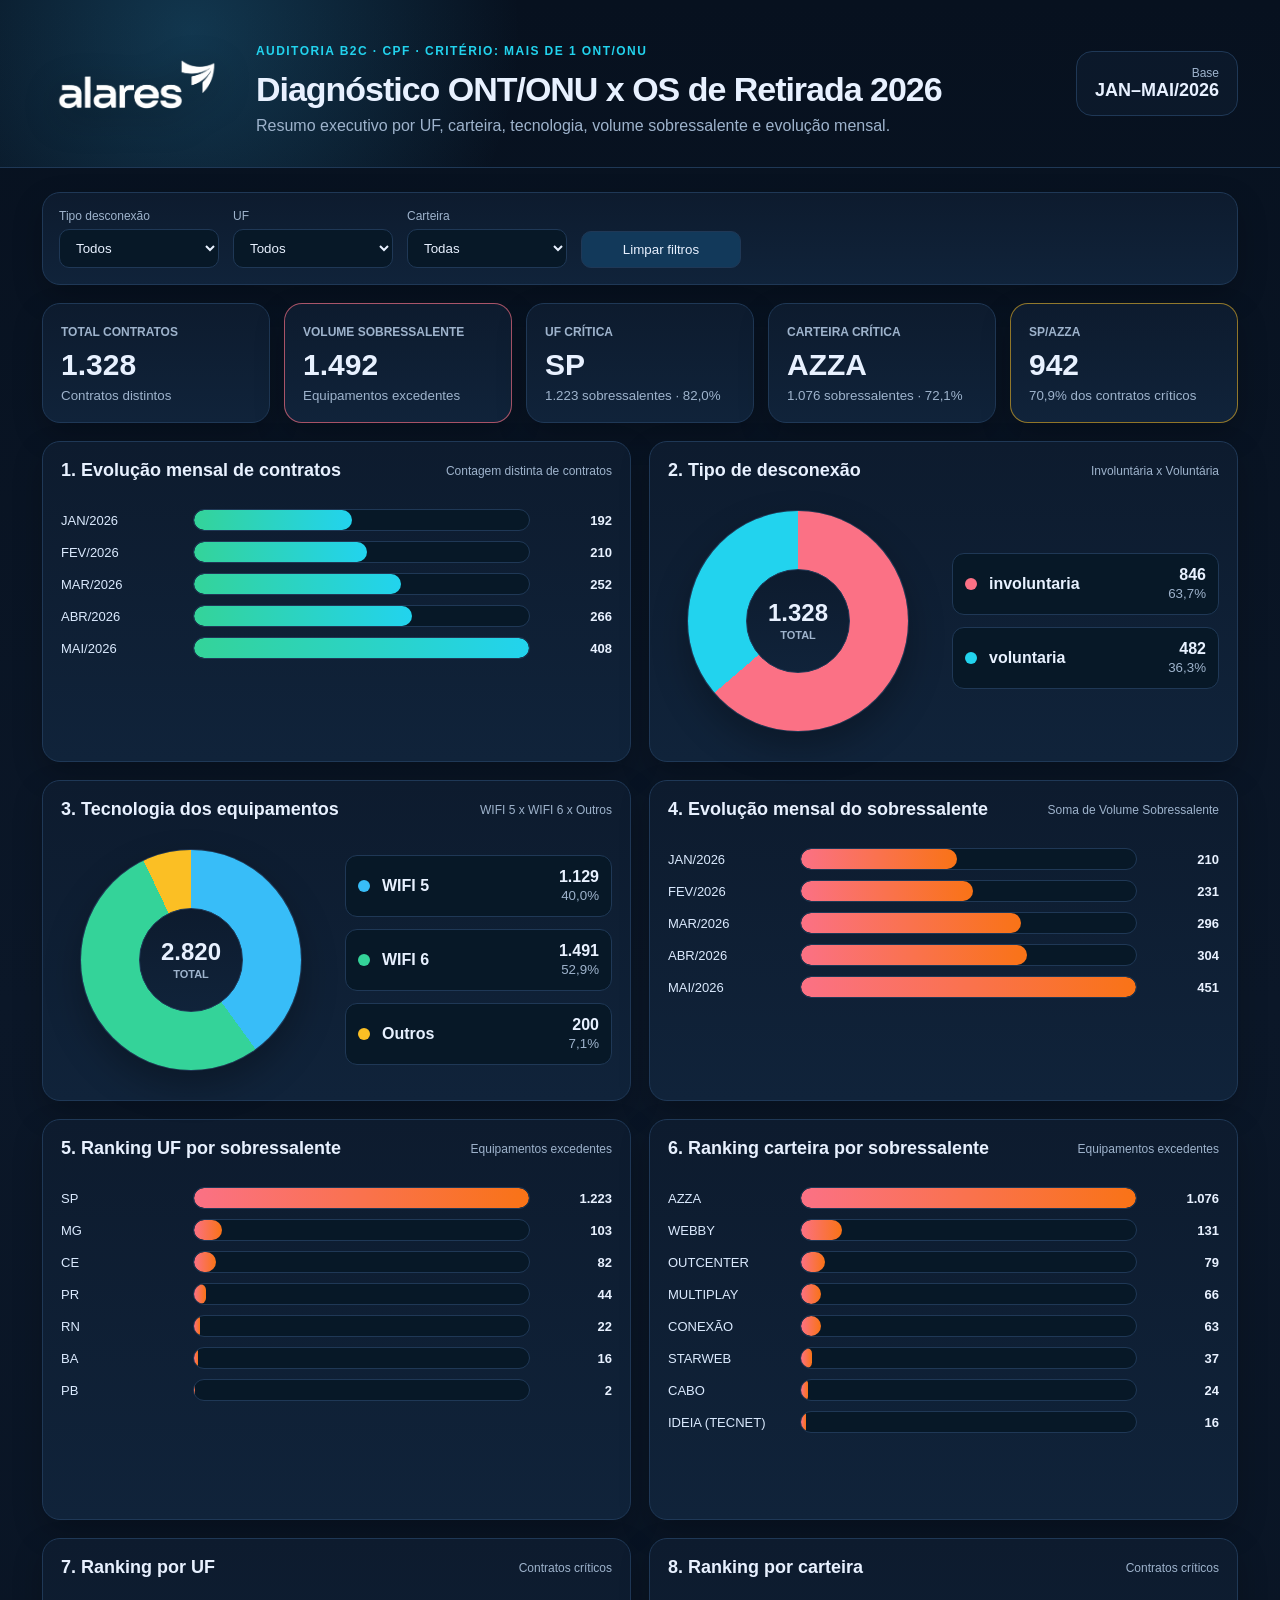
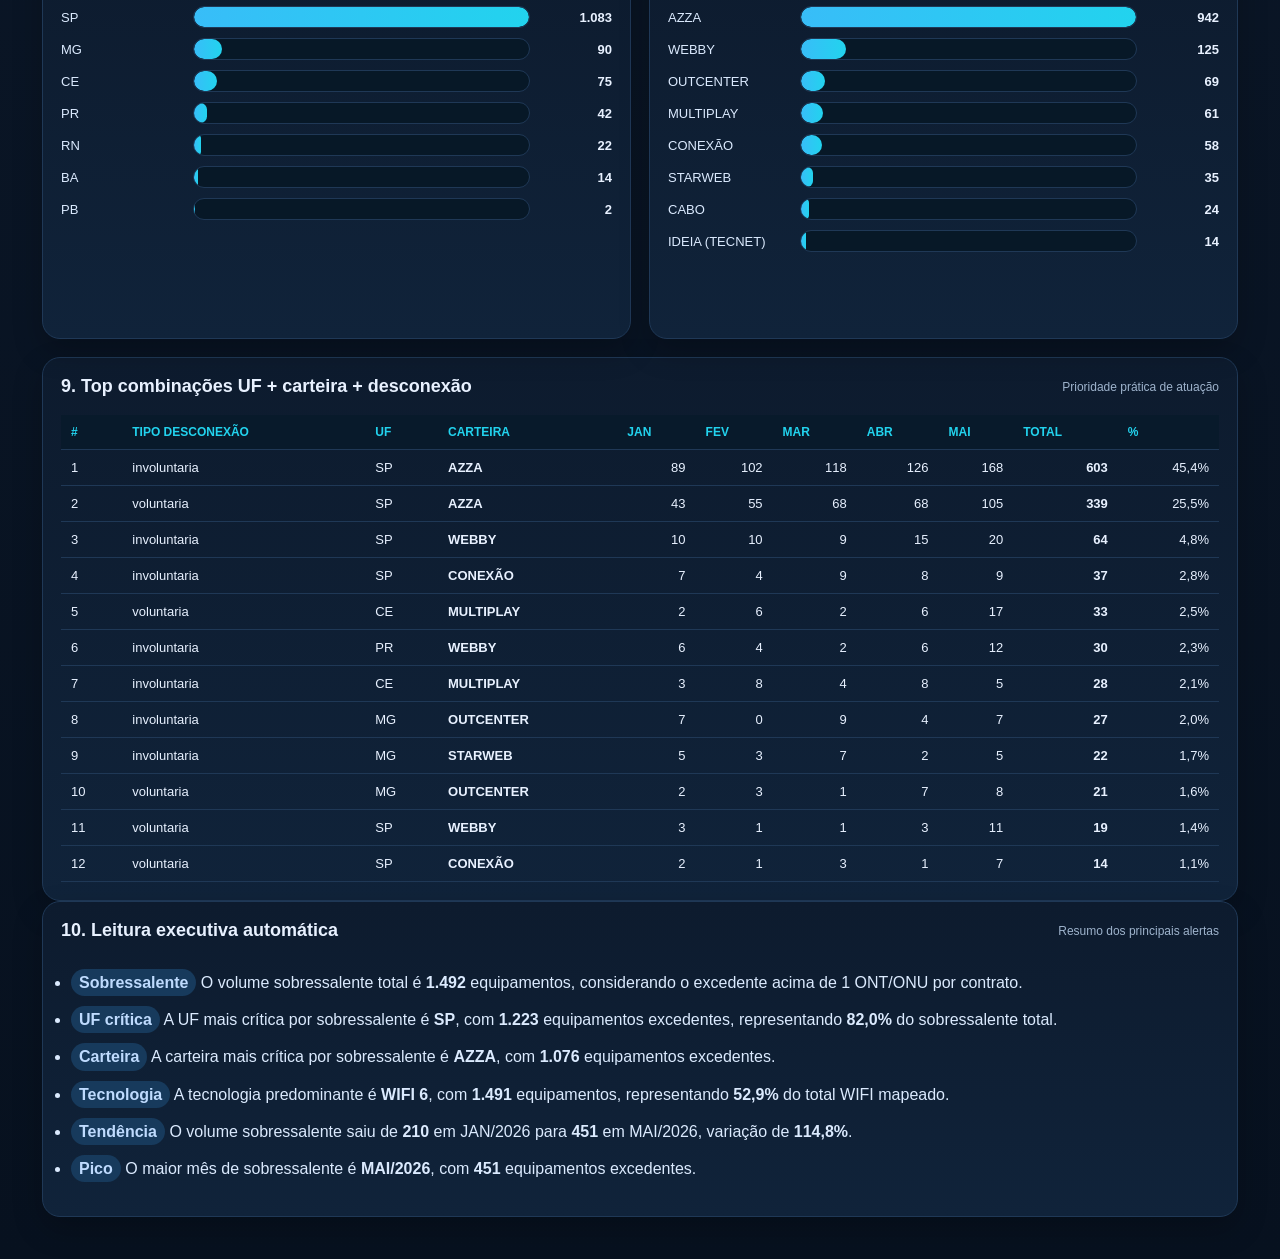
==== commit 5848db93: "indicadores de sobressalente e tecnologia WiFi" ====
--- a/index.html
+++ b/index.html
@@ -13,7 +13,7 @@
       <div>
         <p class="eyebrow">Auditoria B2C · CPF · Critério: mais de 1 ONT/ONU</p>
         <h1>Diagnóstico ONT/ONU x OS de Retirada 2026</h1>
-        <p class="subtitle">Resumo executivo por UF, carteira, tipo de desconexão e evolução mensal.</p>
+        <p class="subtitle">Resumo executivo por UF, carteira, tecnologia, volume sobressalente e evolução mensal.</p>
       </div>
     </div>
     <div class="stamp"><span>Base</span><strong>JAN–MAI/2026</strong></div>
@@ -28,16 +28,16 @@
     </section>
 
     <section class="kpis">
-      <article class="kpi card"><span>Total geral</span><strong id="kpiTotal">-</strong><small>Contratos distintos</small></article>
+      <article class="kpi card"><span>Total contratos</span><strong id="kpiTotal">-</strong><small>Contratos distintos</small></article>
+      <article class="kpi card danger"><span>Volume sobressalente</span><strong id="kpiSurplus">-</strong><small>Equipamentos excedentes</small></article>
       <article class="kpi card"><span>UF crítica</span><strong id="kpiUF">-</strong><small id="kpiUFSub">-</small></article>
       <article class="kpi card"><span>Carteira crítica</span><strong id="kpiCarteira">-</strong><small id="kpiCarteiraSub">-</small></article>
-      <article class="kpi card"><span>Maior mês</span><strong id="kpiMes">-</strong><small id="kpiMesSub">-</small></article>
       <article class="kpi card accent"><span>SP/AZZA</span><strong id="kpiSpAzza">-</strong><small id="kpiSpAzzaSub">do total filtrado</small></article>
     </section>
 
     <section class="grid two">
       <article class="card">
-        <div class="card-title"><h2>1. Evolução mês a mês</h2><span>Crescimento do volume</span></div>
+        <div class="card-title"><h2>1. Evolução mensal de contratos</h2><span>Contagem distinta de contratos</span></div>
         <div id="monthlyChart" class="chart"></div>
       </article>
       <article class="card">
@@ -50,16 +50,35 @@
     </section>
 
     <section class="grid two">
-      <article class="card"><div class="card-title"><h2>3. Ranking por UF</h2><span>Regiões mais críticas</span></div><div id="ufChart" class="chart tall"></div></article>
-      <article class="card"><div class="card-title"><h2>4. Ranking por carteira</h2><span>Carteiras mais críticas</span></div><div id="carteiraChart" class="chart tall"></div></article>
+      <article class="card">
+        <div class="card-title"><h2>3. Tecnologia dos equipamentos</h2><span>WIFI 5 x WIFI 6 x Outros</span></div>
+        <div id="wifiChart" class="chart pie-wrap">
+          <div class="pie-area"><div id="wifiPie" class="pie-chart wifi" aria-label="Gráfico de pizza por tecnologia"></div></div>
+          <div id="wifiLegend" class="pie-legend"></div>
+        </div>
+      </article>
+      <article class="card">
+        <div class="card-title"><h2>4. Evolução mensal do sobressalente</h2><span>Soma de Volume Sobressalente</span></div>
+        <div id="surplusMonthChart" class="chart"></div>
+      </article>
+    </section>
+
+    <section class="grid two">
+      <article class="card"><div class="card-title"><h2>5. Ranking UF por sobressalente</h2><span>Equipamentos excedentes</span></div><div id="surplusUfChart" class="chart tall"></div></article>
+      <article class="card"><div class="card-title"><h2>6. Ranking carteira por sobressalente</h2><span>Equipamentos excedentes</span></div><div id="surplusCarteiraChart" class="chart tall"></div></article>
+    </section>
+
+    <section class="grid two">
+      <article class="card"><div class="card-title"><h2>7. Ranking por UF</h2><span>Contratos críticos</span></div><div id="ufChart" class="chart tall"></div></article>
+      <article class="card"><div class="card-title"><h2>8. Ranking por carteira</h2><span>Contratos críticos</span></div><div id="carteiraChart" class="chart tall"></div></article>
     </section>
 
     <section class="card">
-      <div class="card-title"><h2>5. Top combinações UF + carteira + desconexão</h2><span>Prioridade prática de atuação</span></div>
+      <div class="card-title"><h2>9. Top combinações UF + carteira + desconexão</h2><span>Prioridade prática de atuação</span></div>
       <div class="table-wrap"><table id="topTable"><thead><tr><th>#</th><th>Tipo desconexão</th><th>UF</th><th>Carteira</th><th>JAN</th><th>FEV</th><th>MAR</th><th>ABR</th><th>MAI</th><th>Total</th><th>%</th></tr></thead><tbody></tbody></table></div>
     </section>
 
-    <section class="card insights"><div class="card-title"><h2>6. Leitura executiva automática</h2><span>Resumo dos principais alertas</span></div><ul id="insightList"></ul></section>
+    <section class="card insights"><div class="card-title"><h2>10. Leitura executiva automática</h2><span>Resumo dos principais alertas</span></div><ul id="insightList"></ul></section>
   </main>
   <script src="app.js"></script>
 </body>
--- a/style.css
+++ b/style.css
@@ -1 +1 @@
-:root{--bg:#07111f;--panel:#0d1b2e;--panel2:#10233a;--text:#e8f1ff;--muted:#9eb3cc;--blue:#38bdf8;--cyan:#22d3ee;--green:#34d399;--yellow:#fbbf24;--red:#fb7185;--orange:#f97316;--line:#1f3856}*{box-sizing:border-box}body{margin:0;font-family:Inter,Segoe UI,Arial,sans-serif;background:linear-gradient(180deg,#07111f,#0b1728 35%,#07111f);color:var(--text)}.hero{display:flex;justify-content:space-between;gap:24px;align-items:center;padding:32px 42px;border-bottom:1px solid var(--line);background:radial-gradient(circle at 15% 20%,rgba(56,189,248,.22),transparent 30%)}.brand-area{display:flex;align-items:center;gap:24px}.logo-alares{width:190px;max-height:80px;object-fit:contain;display:block;filter:drop-shadow(0 8px 18px rgba(0,0,0,.35))}h1{margin:6px 0 8px;font-size:34px;letter-spacing:-.03em}.eyebrow{color:var(--cyan);font-weight:700;text-transform:uppercase;font-size:12px;letter-spacing:.12em}.subtitle{margin:0;color:var(--muted)}.stamp{background:rgba(13,27,46,.8);border:1px solid var(--line);padding:14px 18px;border-radius:16px;text-align:right;min-width:150px}.stamp span{display:block;color:var(--muted);font-size:12px}.stamp strong{font-size:18px}.container{padding:24px 42px 42px}.card{background:linear-gradient(180deg,var(--panel),var(--panel2));border:1px solid var(--line);border-radius:18px;box-shadow:0 12px 30px rgba(0,0,0,.22)}.filters{display:flex;gap:14px;align-items:end;padding:16px;margin-bottom:18px;flex-wrap:wrap}.filters label{display:grid;gap:6px;color:var(--muted);font-size:12px}.filters select,.filters button{background:#071827;color:var(--text);border:1px solid var(--line);border-radius:10px;padding:10px 12px;min-width:160px}.filters button{cursor:pointer;background:#12395a}.kpis{display:grid;grid-template-columns:repeat(5,1fr);gap:14px;margin-bottom:18px}.kpi{padding:18px}.kpi span{color:var(--muted);font-size:12px;text-transform:uppercase;font-weight:700}.kpi strong{display:block;margin:8px 0 4px;font-size:30px}.kpi small{color:var(--muted)}.kpi.accent{border-color:rgba(251,191,36,.55)}.grid{display:grid;gap:18px;margin-bottom:18px}.grid.two{grid-template-columns:1fr 1fr}.card-title{display:flex;justify-content:space-between;gap:12px;align-items:center;padding:18px 18px 0}.card-title h2{margin:0;font-size:18px}.card-title span{color:var(--muted);font-size:12px}.chart{padding:18px;min-height:280px}.chart.tall{min-height:360px}.bar-row{display:grid;grid-template-columns:120px 1fr 70px;gap:12px;align-items:center;margin:10px 0}.bar-label{color:#dbeafe;font-size:13px;white-space:nowrap;overflow:hidden;text-overflow:ellipsis}.bar-track{height:22px;background:#071827;border-radius:999px;overflow:hidden;border:1px solid var(--line)}.bar{height:100%;border-radius:999px;background:linear-gradient(90deg,var(--blue),var(--cyan))}.bar.green{background:linear-gradient(90deg,var(--green),var(--cyan))}.bar-value{text-align:right;color:var(--text);font-weight:700;font-size:13px}.pie-wrap{display:grid;grid-template-columns:260px 1fr;gap:24px;align-items:center;min-height:280px}.pie-area{display:flex;align-items:center;justify-content:center;min-height:220px}.pie-chart{width:220px;height:220px;border-radius:50%;position:relative;box-shadow:0 0 0 1px var(--line),0 16px 36px rgba(0,0,0,.28)}.pie-chart::after{content:"";position:absolute;inset:58px;border-radius:50%;background:linear-gradient(180deg,var(--panel),var(--panel2));border:1px solid var(--line)}.pie-center{position:absolute;inset:0;display:flex;align-items:center;justify-content:center;flex-direction:column;z-index:1;pointer-events:none}.pie-center strong{font-size:24px;line-height:1}.pie-center span{font-size:11px;color:var(--muted);margin-top:4px;text-transform:uppercase;font-weight:700}.pie-legend{display:grid;gap:12px;align-content:center}.legend-item{display:grid;grid-template-columns:14px 1fr auto;gap:10px;align-items:center;padding:12px;border:1px solid var(--line);background:#071827;border-radius:12px}.legend-dot{width:12px;height:12px;border-radius:50%}.legend-name{font-weight:700}.legend-value{text-align:right}.legend-value strong{display:block}.legend-value small{color:var(--muted)}.table-wrap{overflow:auto;padding:18px}table{width:100%;border-collapse:collapse;font-size:13px}th,td{padding:10px;border-bottom:1px solid var(--line);text-align:left}th{color:var(--cyan);font-size:12px;text-transform:uppercase;background:#081a2b;position:sticky;top:0}td.num{text-align:right;font-variant-numeric:tabular-nums}.insights ul{margin:0;padding:18px 28px 24px}.insights li{margin:10px 0;color:#dbeafe;line-height:1.45}.badge{display:inline-block;padding:2px 8px;border-radius:999px;background:#173a5c;color:#bfdbfe;font-weight:700}@media(max-width:1100px){.kpis,.grid.two{grid-template-columns:1fr 1fr}.hero{align-items:flex-start;flex-direction:column}.logo-alares{width:160px}}@media(max-width:720px){.container,.hero{padding:20px}.brand-area{flex-direction:column;align-items:flex-start;gap:14px}.logo-alares{width:145px;max-height:60px}.kpis,.grid.two{grid-template-columns:1fr}.bar-row{grid-template-columns:90px 1fr 55px}.pie-wrap{grid-template-columns:1fr}.pie-chart{width:200px;height:200px}.pie-chart::after{inset:52px}}+:root{--bg:#07111f;--panel:#0d1b2e;--panel2:#10233a;--text:#e8f1ff;--muted:#9eb3cc;--blue:#38bdf8;--cyan:#22d3ee;--green:#34d399;--yellow:#fbbf24;--red:#fb7185;--orange:#f97316;--purple:#a78bfa;--line:#1f3856}*{box-sizing:border-box}body{margin:0;font-family:Inter,Segoe UI,Arial,sans-serif;background:linear-gradient(180deg,#07111f,#0b1728 35%,#07111f);color:var(--text)}.hero{display:flex;justify-content:space-between;gap:24px;align-items:center;padding:32px 42px;border-bottom:1px solid var(--line);background:radial-gradient(circle at 15% 20%,rgba(56,189,248,.22),transparent 30%)}.brand-area{display:flex;align-items:center;gap:24px}.logo-alares{width:190px;max-height:80px;object-fit:contain;display:block;filter:drop-shadow(0 8px 18px rgba(0,0,0,.35))}h1{margin:6px 0 8px;font-size:34px;letter-spacing:-.03em}.eyebrow{color:var(--cyan);font-weight:700;text-transform:uppercase;font-size:12px;letter-spacing:.12em}.subtitle{margin:0;color:var(--muted)}.stamp{background:rgba(13,27,46,.8);border:1px solid var(--line);padding:14px 18px;border-radius:16px;text-align:right;min-width:150px}.stamp span{display:block;color:var(--muted);font-size:12px}.stamp strong{font-size:18px}.container{padding:24px 42px 42px}.card{background:linear-gradient(180deg,var(--panel),var(--panel2));border:1px solid var(--line);border-radius:18px;box-shadow:0 12px 30px rgba(0,0,0,.22)}.filters{display:flex;gap:14px;align-items:end;padding:16px;margin-bottom:18px;flex-wrap:wrap}.filters label{display:grid;gap:6px;color:var(--muted);font-size:12px}.filters select,.filters button{background:#071827;color:var(--text);border:1px solid var(--line);border-radius:10px;padding:10px 12px;min-width:160px}.filters button{cursor:pointer;background:#12395a}.kpis{display:grid;grid-template-columns:repeat(5,1fr);gap:14px;margin-bottom:18px}.kpi{padding:18px}.kpi span{color:var(--muted);font-size:12px;text-transform:uppercase;font-weight:700}.kpi strong{display:block;margin:8px 0 4px;font-size:30px}.kpi small{color:var(--muted)}.kpi.accent{border-color:rgba(251,191,36,.55)}.kpi.danger{border-color:rgba(251,113,133,.65)}.grid{display:grid;gap:18px;margin-bottom:18px}.grid.two{grid-template-columns:1fr 1fr}.card-title{display:flex;justify-content:space-between;gap:12px;align-items:center;padding:18px 18px 0}.card-title h2{margin:0;font-size:18px}.card-title span{color:var(--muted);font-size:12px}.chart{padding:18px;min-height:280px}.chart.tall{min-height:360px}.bar-row{display:grid;grid-template-columns:120px 1fr 70px;gap:12px;align-items:center;margin:10px 0}.bar-label{color:#dbeafe;font-size:13px;white-space:nowrap;overflow:hidden;text-overflow:ellipsis}.bar-track{height:22px;background:#071827;border-radius:999px;overflow:hidden;border:1px solid var(--line)}.bar{height:100%;border-radius:999px;background:linear-gradient(90deg,var(--blue),var(--cyan))}.bar.green{background:linear-gradient(90deg,var(--green),var(--cyan))}.bar.red{background:linear-gradient(90deg,var(--red),var(--orange))}.bar.purple{background:linear-gradient(90deg,var(--purple),var(--cyan))}.bar-value{text-align:right;color:var(--text);font-weight:700;font-size:13px}.pie-wrap{display:grid;grid-template-columns:260px 1fr;gap:24px;align-items:center;min-height:280px}.pie-area{display:flex;align-items:center;justify-content:center;min-height:220px}.pie-chart{width:220px;height:220px;border-radius:50%;position:relative;box-shadow:0 0 0 1px var(--line),0 16px 36px rgba(0,0,0,.28)}.pie-chart::after{content:"";position:absolute;inset:58px;border-radius:50%;background:linear-gradient(180deg,var(--panel),var(--panel2));border:1px solid var(--line)}.pie-center{position:absolute;inset:0;display:flex;align-items:center;justify-content:center;flex-direction:column;z-index:1;pointer-events:none}.pie-center strong{font-size:24px;line-height:1}.pie-center span{font-size:11px;color:var(--muted);margin-top:4px;text-transform:uppercase;font-weight:700}.pie-legend{display:grid;gap:12px;align-content:center}.legend-item{display:grid;grid-template-columns:14px 1fr auto;gap:10px;align-items:center;padding:12px;border:1px solid var(--line);background:#071827;border-radius:12px}.legend-dot{width:12px;height:12px;border-radius:50%}.legend-name{font-weight:700}.legend-value{text-align:right}.legend-value strong{display:block}.legend-value small{color:var(--muted)}.table-wrap{overflow:auto;padding:18px}table{width:100%;border-collapse:collapse;font-size:13px}th,td{padding:10px;border-bottom:1px solid var(--line);text-align:left}th{color:var(--cyan);font-size:12px;text-transform:uppercase;background:#081a2b;position:sticky;top:0}td.num{text-align:right;font-variant-numeric:tabular-nums}.insights ul{margin:0;padding:18px 28px 24px}.insights li{margin:10px 0;color:#dbeafe;line-height:1.45}.badge{display:inline-block;padding:2px 8px;border-radius:999px;background:#173a5c;color:#bfdbfe;font-weight:700}@media(max-width:1100px){.kpis,.grid.two{grid-template-columns:1fr 1fr}.hero{align-items:flex-start;flex-direction:column}.logo-alares{width:160px}}@media(max-width:720px){.container,.hero{padding:20px}.brand-area{flex-direction:column;align-items:flex-start;gap:14px}.logo-alares{width:145px;max-height:60px}.kpis,.grid.two{grid-template-columns:1fr}.bar-row{grid-template-columns:90px 1fr 55px}.pie-wrap{grid-template-columns:1fr}.pie-chart{width:200px;height:200px}.pie-chart::after{inset:52px}}
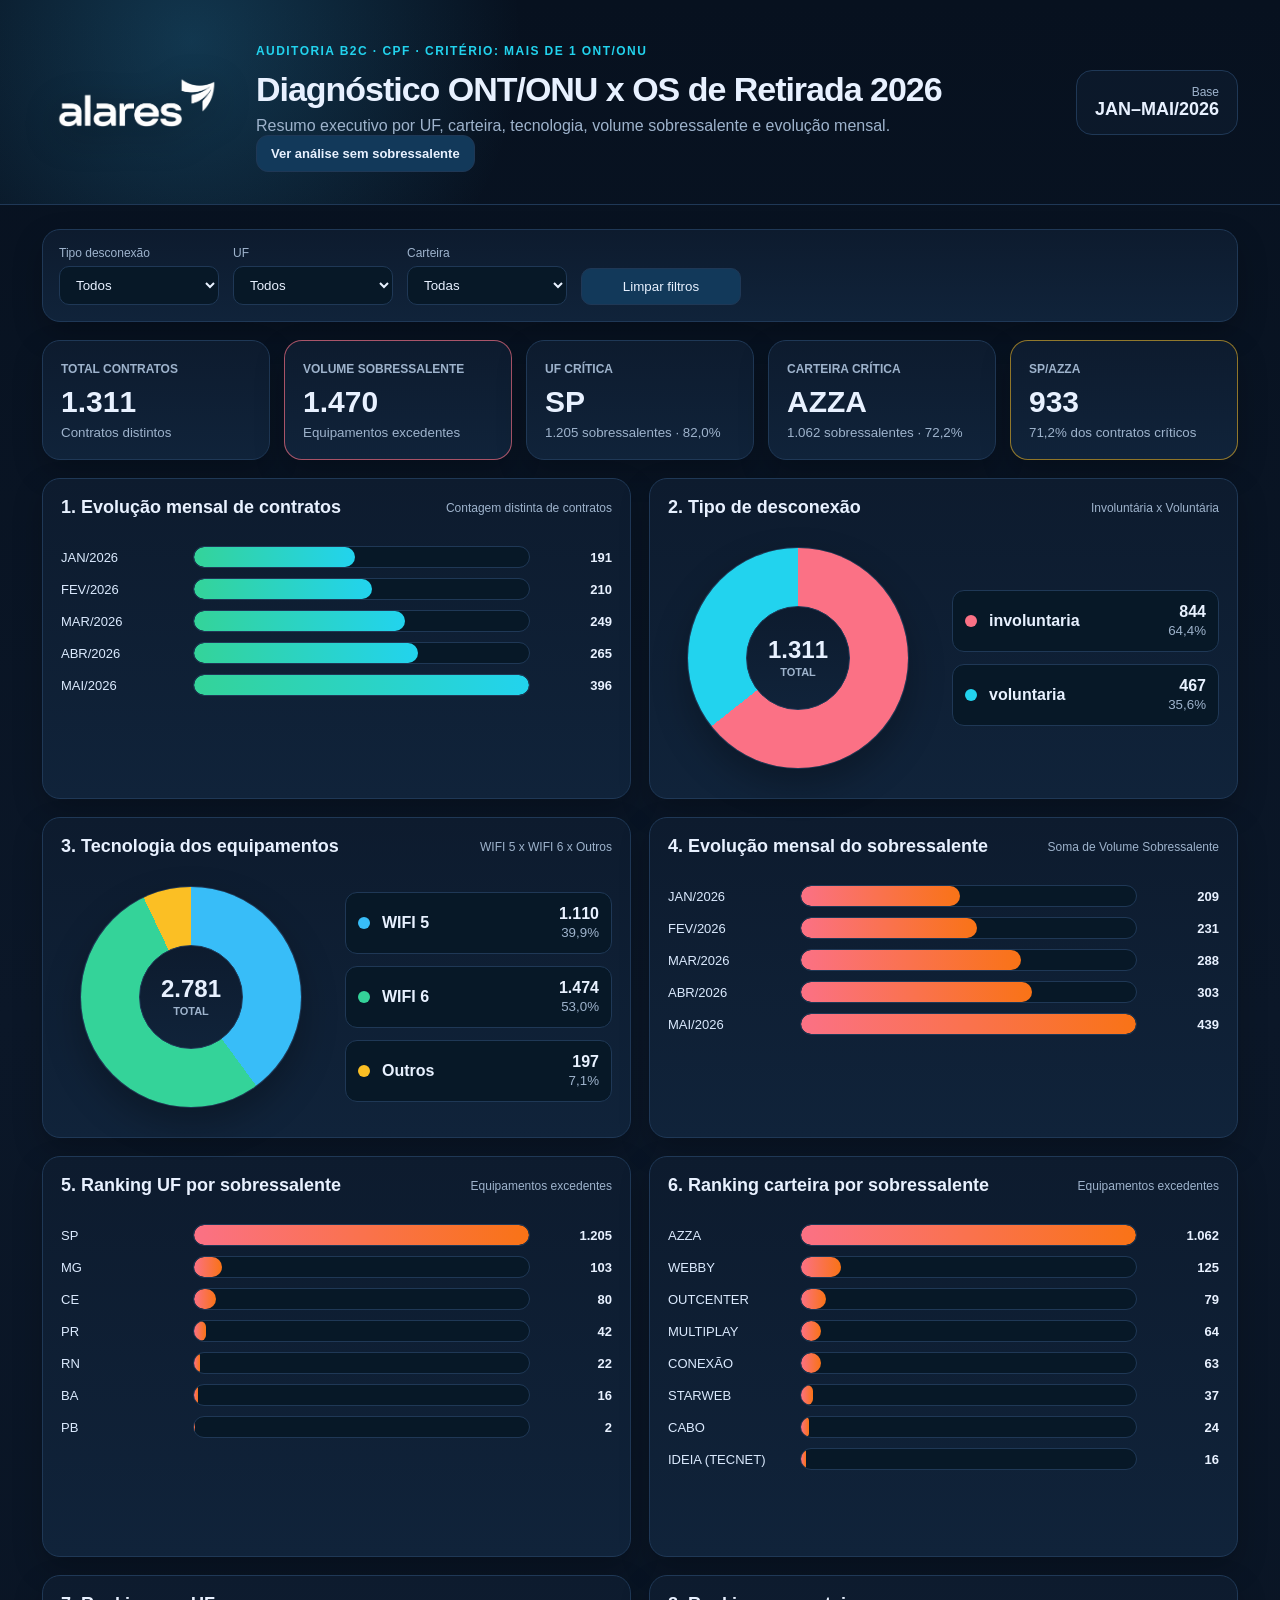
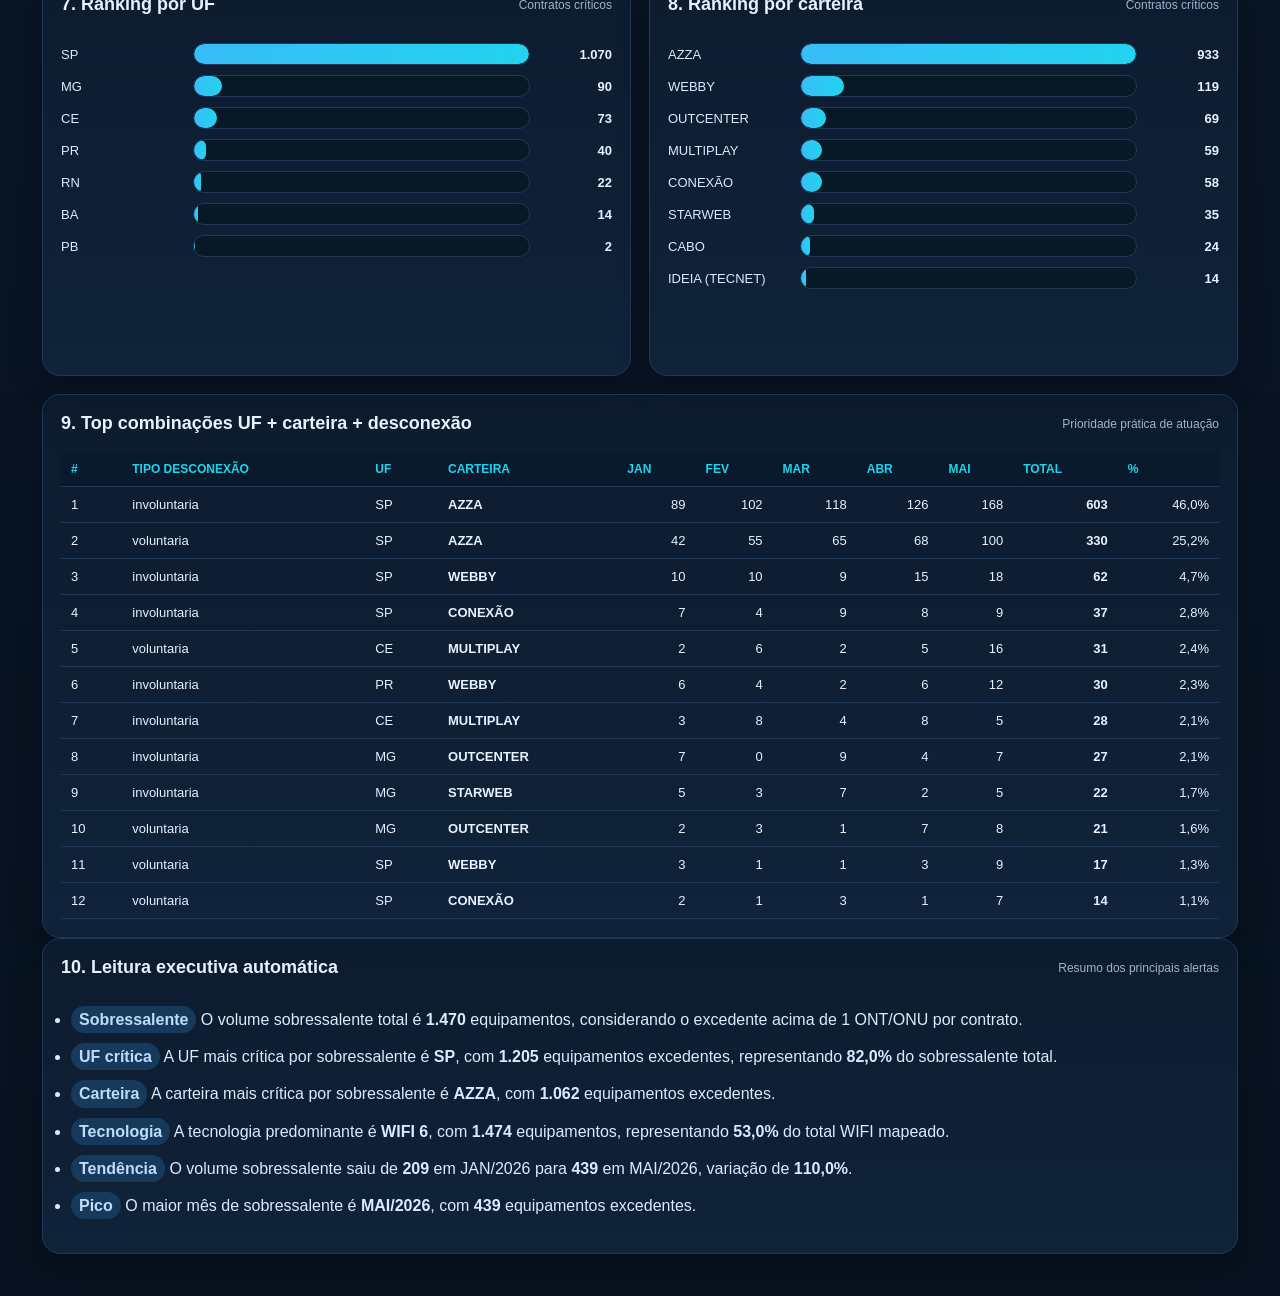
==== commit 0b333513: "Update index.html" ====
--- a/index.html
+++ b/index.html
@@ -14,6 +14,9 @@
         <p class="eyebrow">Auditoria B2C · CPF · Critério: mais de 1 ONT/ONU</p>
         <h1>Diagnóstico ONT/ONU x OS de Retirada 2026</h1>
         <p class="subtitle">Resumo executivo por UF, carteira, tecnologia, volume sobressalente e evolução mensal.</p>
+        <a class="action-btn" href="cenario-sem-sobressalente.html" style="display:inline-flex;align-items:center;justify-content:center;padding:10px 14px;border-radius:12px;border:1px solid #1f3856;background:#12395a;color:#e8f1ff;text-decoration:none;font-weight:700;font-size:13px;">
+  Ver análise sem sobressalente
+</a>
       </div>
     </div>
     <div class="stamp"><span>Base</span><strong>JAN–MAI/2026</strong></div>
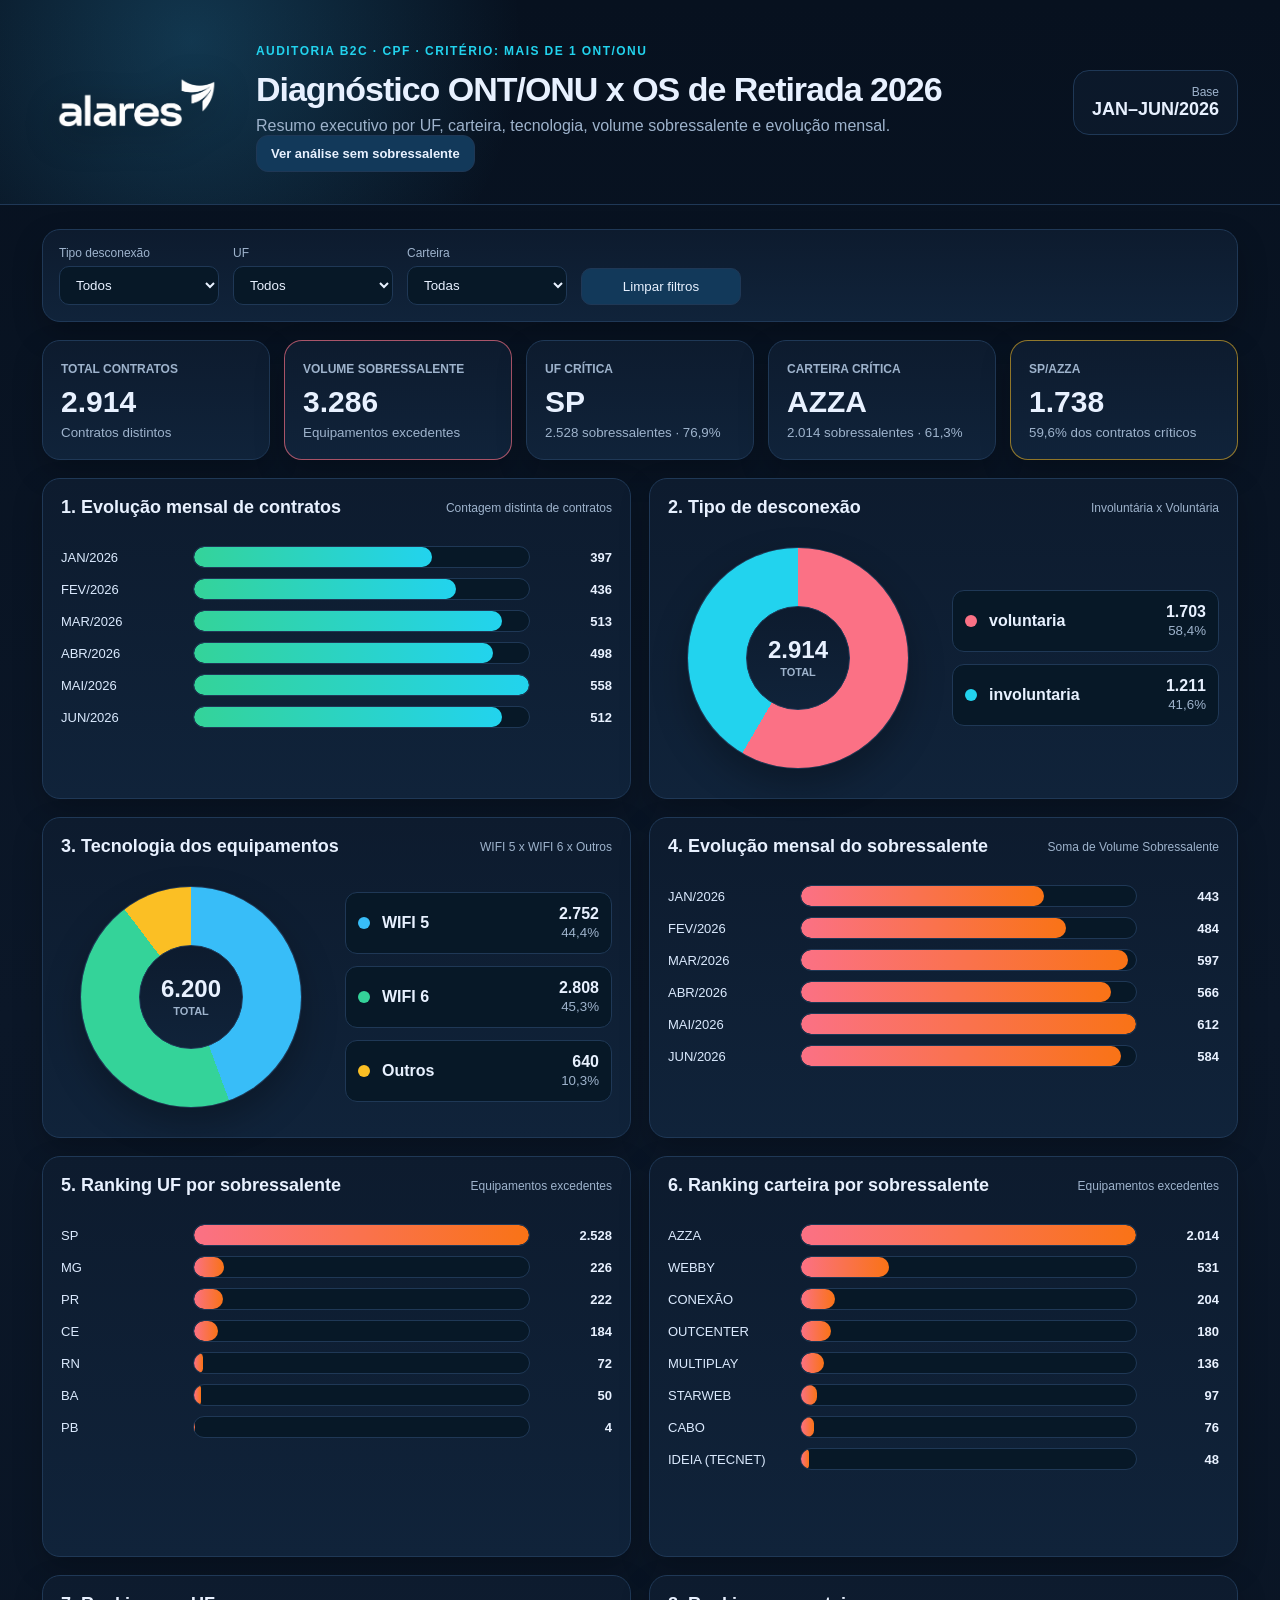
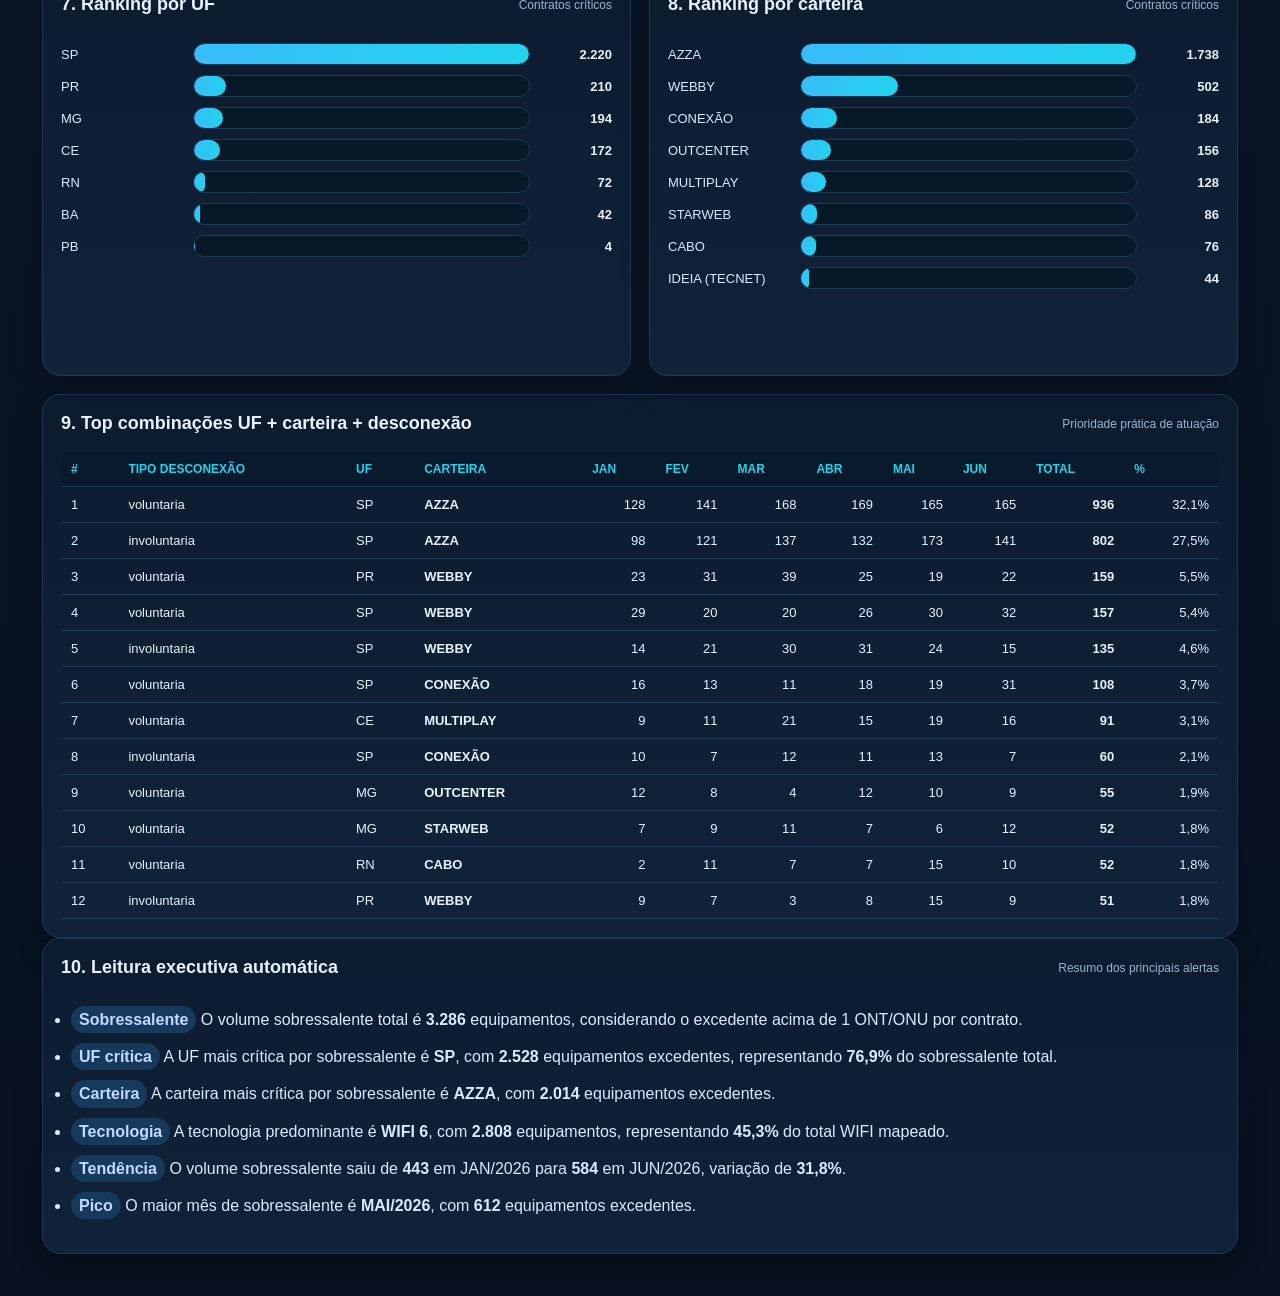
==== commit 22a06a34: "Update index.html" ====
--- a/index.html
+++ b/index.html
@@ -19,7 +19,7 @@
 </a>
       </div>
     </div>
-    <div class="stamp"><span>Base</span><strong>JAN–MAI/2026</strong></div>
+    <div class="stamp"><span>Base</span><strong>JAN–JUN/2026</strong></div>
   </header>
 
   <main class="container">
